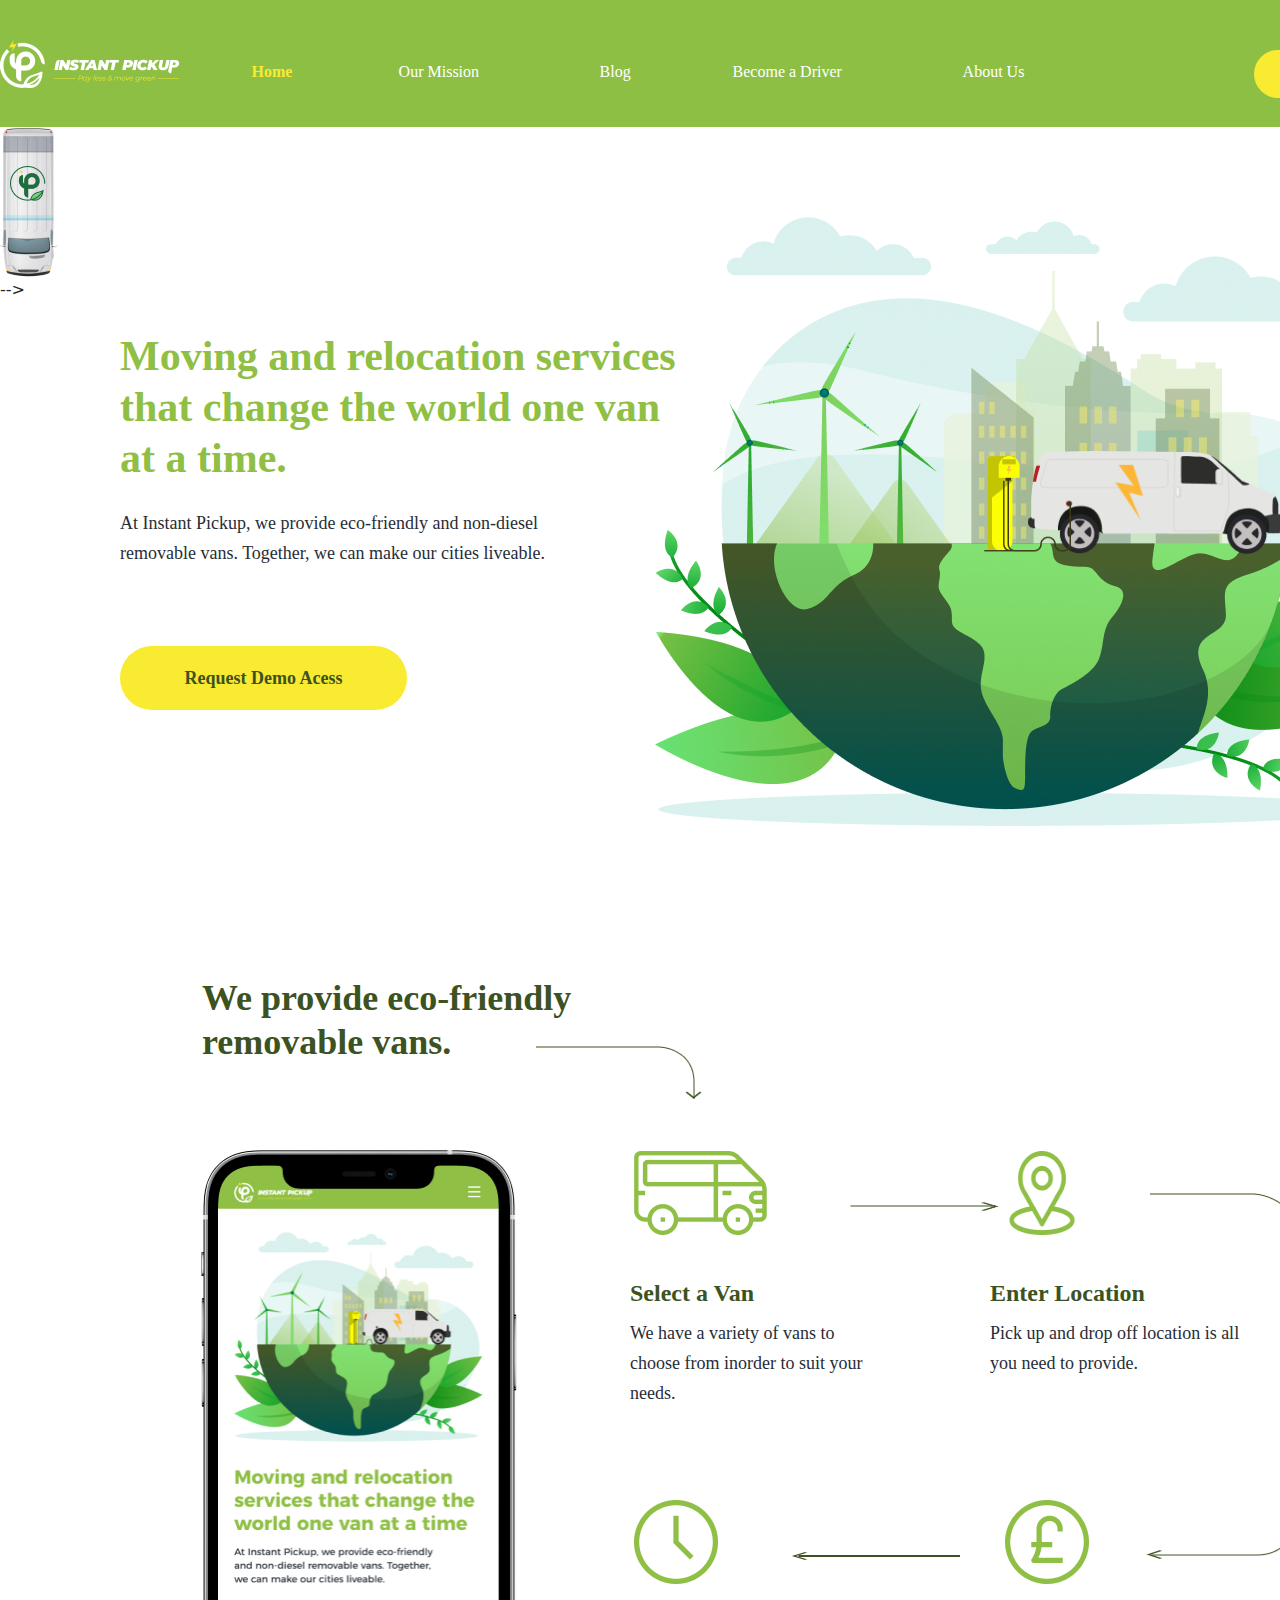
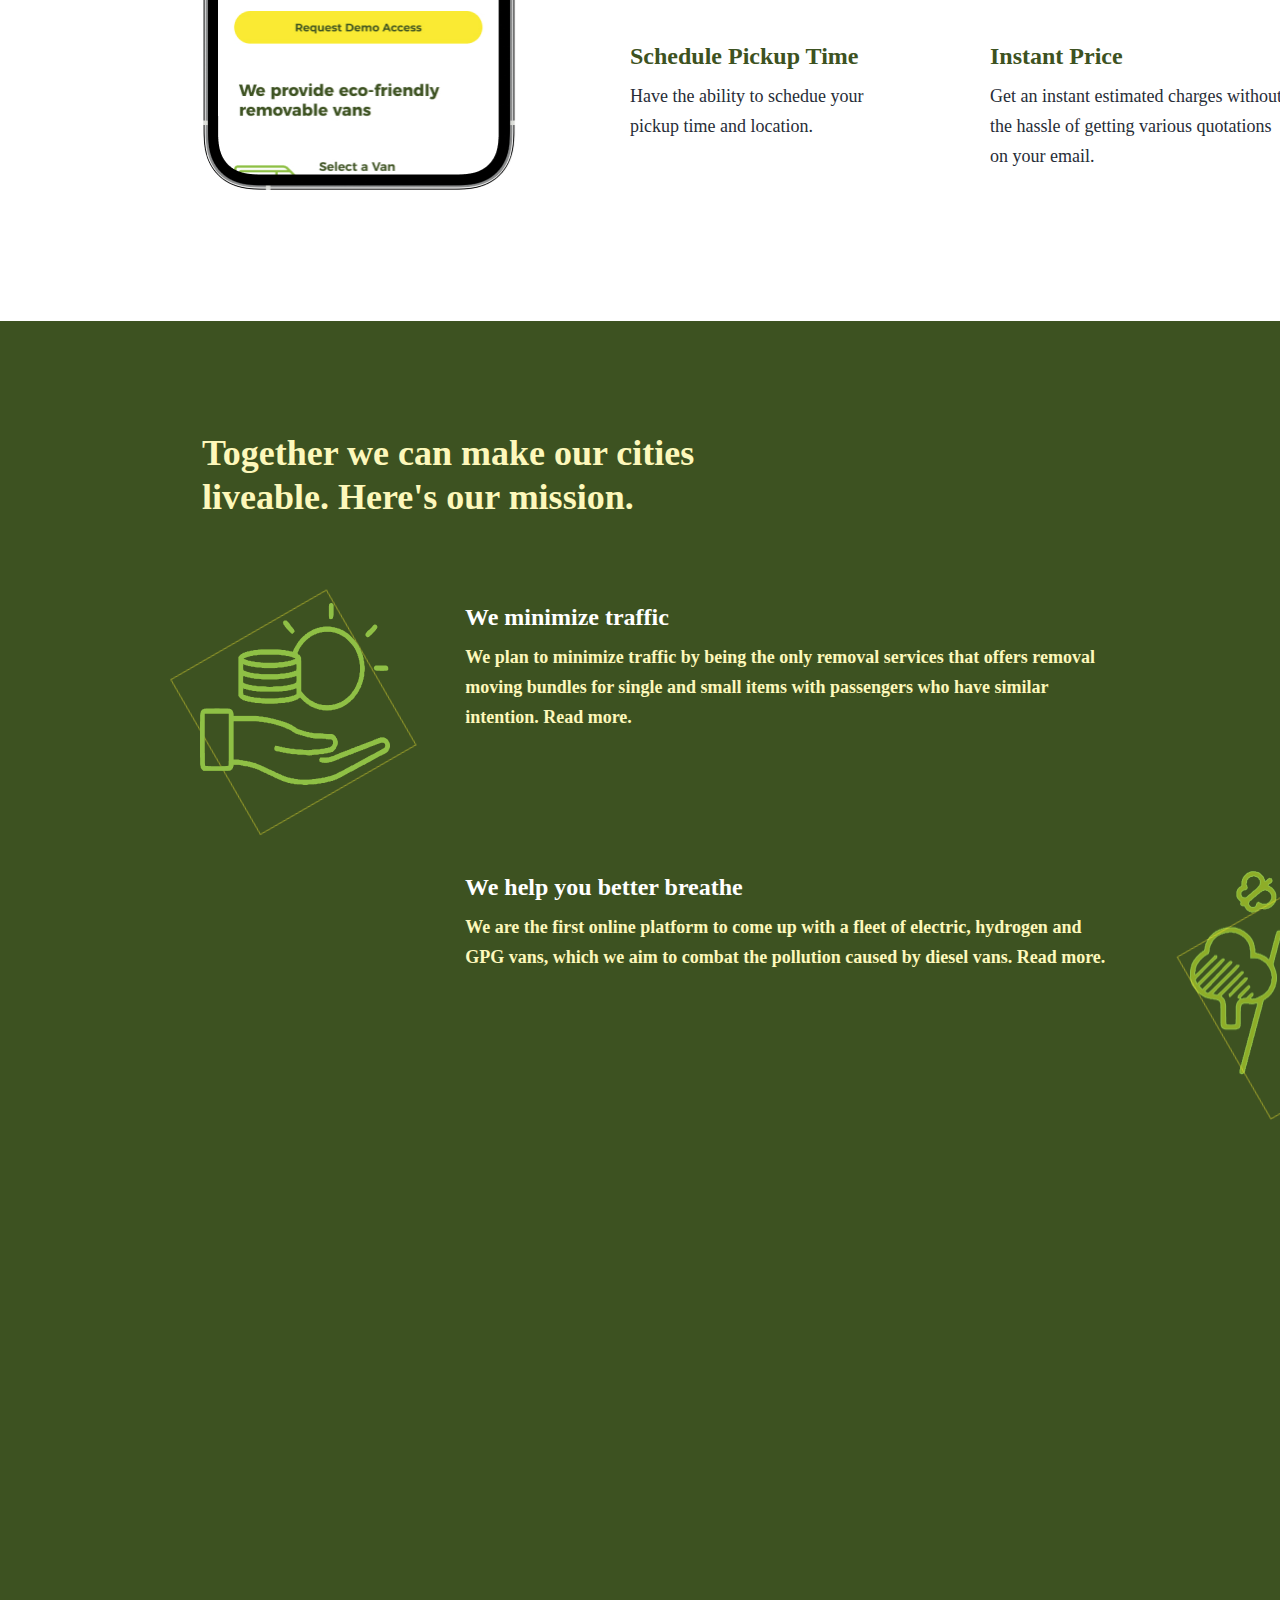
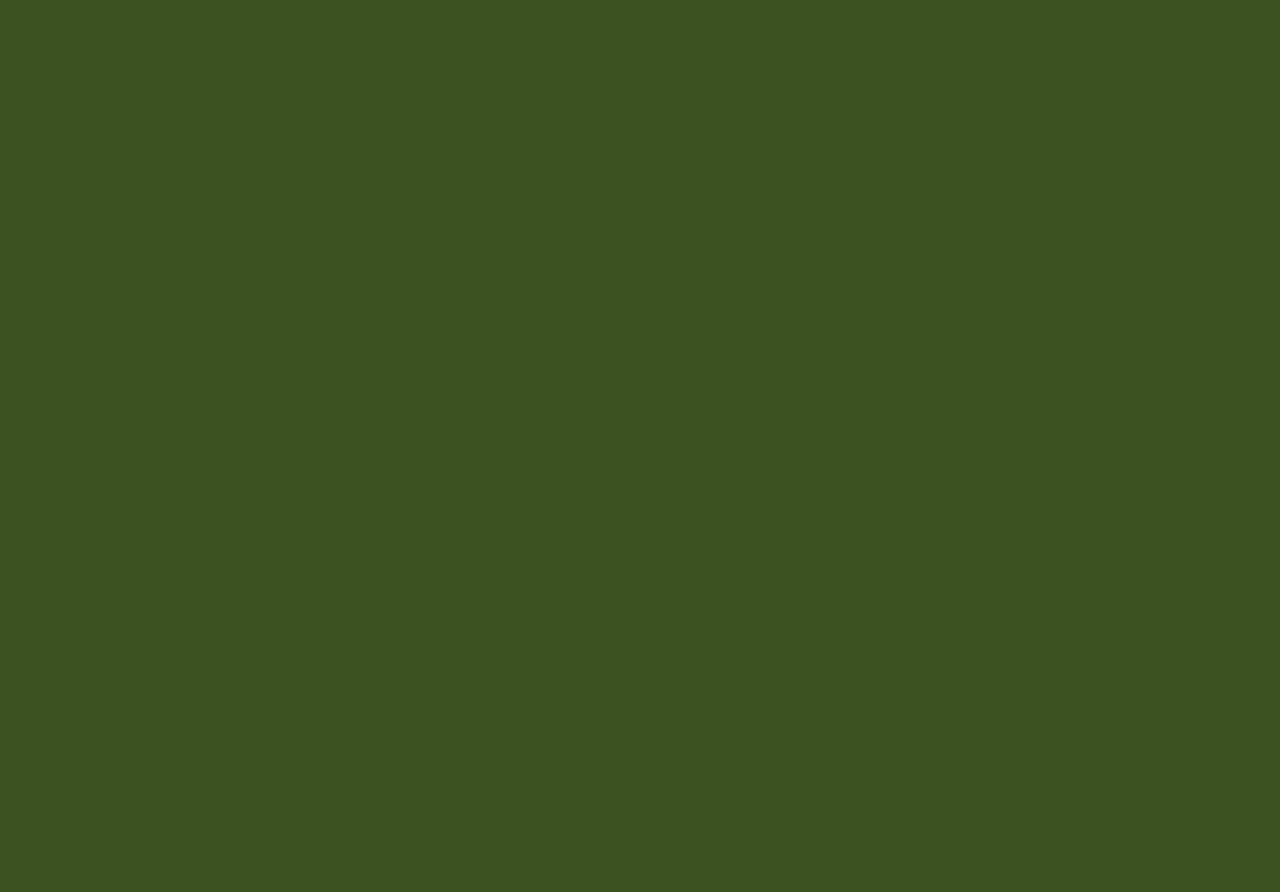
==== index.html @ 0cd5777a "first commit" ====
<!DOCTYPE html>
<!DOCTYPE html>
<html lang="en">
<head>
    <meta charset="UTF-8">
    <meta http-equiv="X-UA-Compatible" content="IE=edge">
    <meta name="viewport" content="width=device-width, initial-scale=1.0">
    <title>InstantPickUp</title>
</head>
<link rel="stylesheet" href="css/bootstrap-5.1.1-dist/bootstrap-5.1.1-dist/css/bootstrap-grid.min.css">
<link rel="stylesheet" href="css/bootstrap-5.1.1-dist/bootstrap-5.1.1-dist/css/bootstrap.min.css">
<link rel="stylesheet" href="css/main.css">
<body>
    <div class="container-fluid"></div>
    <nav class="navbar navbar-expand-xl">
        
            <a class="navbar-brand" href="#">
                <img class="logo"src="images/Logo Horizontal PNG White 1.png" alt="">
            </a>
            <button class="navbar-toggler" type="button" data-bs-toggle="collapse" data-bs-target="#navbarSupportedContent" aria-controls="navbarSupportedContent" aria-expanded="false" aria-label="Toggle navigation">
              <span class="navbar-toggler-icon"></span>
            </button>
              

            
          <div class="collapse navbar-collapse" id="navbarNav">
              
            <ul class="navbar-nav">
              <li class="nav-item">
                <a class="nav-link home"href="#">Home</a>
              </li>
              <li class="nav-item">
                <a class="nav-link ourmission" href="#">Our Mission</a>
              </li>

              <li class="nav-item">
                <a class="nav-link blog" href="#">Blog</a>
              </li>
              <li class="nav-item">
                <a class="nav-link becomedriver" href="#">Become a Driver</a>
              </li>
              <li class="nav-item">
                <a class="nav-link about" href="#">About Us</a>
              </li>
            </ul>
            <button type="button" class="btn demo" data-bs-toggle="modal" data-bs-target="#getDemoModal">
                Get Demo
              </button>

          </div>
          
       
    
      </nav>
      
          <img class="van" src="images/van.png" alt="">
         
        
           
            <div class="section-1">
              <h1 class="intro">
                Moving and relocation services that change the world one van at a time.
              </h1>
              <p class="atInstantPickup">
                At Instant Pickup, we provide eco-friendly and non-diesel removable vans. Together, we can make our cities liveable.
              </p>
               
            <button type="button" class="btn demoAccess " data-bs-toggle="modal" data-bs-target="#getDemoModal">
              Request Demo Acess
            </button>
        
            
          </div>
          <div>
            <img class="ecology" src="images/Ecology 1.png" alt="">
            <img class="van1" src="images/Van-1.png" alt="">
            <img class="charger" src="images/Charger.png" alt="">
          </div>
          <div class="section-2">
            <h1 class="weProvide">
              We provide eco-friendly removable vans.
            </h1>
            <img class="curve" src="images/Vector 1.png" alt="">
            <img class="arrow" src="images/Vector 5.png" alt="">
            <img class="phone" src="images/iPhone 12 Pro.png" alt="">
            <img class="smallVan" src="images/Vansmall.png" alt="">
            <img class="arrow-1" src="images/Vector 6.png" alt="">
            <img class="line-1" src="images/Vector 2.png" alt="">
            <h2 class="selectVan" >
              Select a Van
            </h2>
            <p class="paragraph-1" >
              We have a variety of vans to choose from inorder to suit your needs.
            </p>
            <img class="pound" src="images/pound-sterling.png" alt="">
            <img class="line-3" src="images/Vector 8.png" alt="">
            <img class="arrow-3" src="images/Vector 4.png" alt="">
            <h2 class="instantPrice">
              Instant Price
            </h2>
            <p class="paragraph-4">
              Get an instant estimated charges without the hassle of getting various quotations on your email.
            </p>
            <img class="pin" src="images/location.png" alt="">
            <img class="line-2" src="images/Vector 3.png" alt="">
            <img class="arrow-2" src="images/Vector 7.png" alt="">
            <h2 class="enterLocation">
              Enter Location
            </h2>
            <p class="paragraph-2" >
              Pick up and drop off location is all you need to provide.
            </p>
            <img class="clock" src="images/clock 1.png" alt="">
            <h2 class="schedulePickupTime">
              Schedule Pickup Time
            </h2>
            <p class="paragraph-3" >
              Have the ability to schedue your pickup time and location.
            </p>
          </div>
          <div class="green-section">
            <p class="ourMission">
              Together we can make our cities liveable. Here's our mission.
            </p>
            <div class="minimizeTraffic">
            <img class="rectangle16" src="images/Rectangle 16.png" alt="">
            <img class="hands" src="images/hands.png" alt="">
            <h1>
              We minimize traffic
            </h1>
            <p>
              We plan to minimize traffic by being the only removal services that offers removal moving bundles for single and small items with passengers who have similar intention. 
              <span class="readMore">
                Read more.
              </span> 

            </p>
          </div>
          <div class="betterBreath">
            <h1>
              We help you better breathe
            </h1>
            <p>
              We are the first online platform to come up with a fleet of electric, hydrogen and GPG vans, which we aim to combat the pollution caused by diesel vans.
              Read more.
            </p>
            <img class="trace3" src="images/3 (Traced).png" alt="">
            <img class="rectangle26" src="images/Rectangle 26.png" alt="">
          </div>

          </div>



      

          <!-- MODAL -->
          <div class="modal fade demoPage" id="getDemoModal" tabindex="-1" aria-labelledby="exampleModalLabel" aria-hidden="true">
            <div class="modal-dialog modal-fullscreen ">
              <div class="modal-content">
                
                    <nav class="navbar navbar-expand-xl">
        
                        <a class="navbar-brand" href="#">
                            <img class="logo"src="images/Logo Horizontal PNG White 1.png" alt="">
                        </a>
                        <butto-n class="navbar-toggler" type="button" data-bs-toggle="collapse" data-bs-target="#navbarSupportedContent" aria-controls="navbarSupportedContent" aria-expanded="false" aria-label="Toggle navigation">
                          <span class="navbar-toggler-icon"></span>
                        </button>
                          
            
                        
                      <div class="collapse navbar-collapse" id="navbarNav">
                          
                        <ul class="navbar-nav">
                          <li class="nav-item">
                            <a class="nav-link home"href="#">Home</a>
                          </li>
                          <li class="nav-item">
                            <a class="nav-link ourmission" href="#">Our Mission</a>
                          </li>
            
                          <li class="nav-item">
                            <a class="nav-link blog" href="#">Blog</a>
                          </li>
                          <li class="nav-item">
                            <a class="nav-link becomedriver" href="#">Become a Driver</a>
                          </li>
                          <li class="nav-item">
                            <a class="nav-link about" href="#">About Us</a>
                          </li>
                        </ul>
                        <button type="button" class="btn demo" data-bs-toggle="modal" data-bs-target="#getDemoModal">
                            Get Demo
                          </button>
            
                      </div>
                     
                  </nav>
                 
                <!-- </div> -->
                 <div class="modal-body">
                 
                     <div class="row">
                         <div class="col">
                             <img class="mailSentBro" src="images/Mail sent-bro.png" alt="">

                         </div>
                         

                                 </div>
                             </div>
                         </div>
                     
                 
                </div>
                <div class="modal-footer">
                  <!-- <button type="button" class="btn btn-secondary" data-bs-dismiss="modal">Close</button>
                  <button type="button" class="btn btn-primary">Save changes</button> -->
                </div>
              </div>
            </div>
          </div>
        </div> -->

      <script src="https://code.jquery.com/jquery-3.6.0.min.js" integrity="sha256-/xUj+3OJU5yExlq6GSYGSHk7tPXikynS7ogEvDej/m4=" crossorigin="anonymous"></script>
    <script src="css/bootstrap-5.1.1-dist/bootstrap-5.1.1-dist/js/bootstrap.min.js"></script>
</body>
</html>
---- css/main.css ----
.navbar{
    position: relative;
    width: 1500px;
    height: 127px;
    left: 0px;
    top: 0px;
    background: #8DBF44;
    
}
 .logo{
    position: static;
    width: 179.6px;
    height: 48px;
    left: 120px;
    top: 50px;
    
    
}
 .nav-item{
    position: static;
    font-family: Montserrat;
    font-style: normal;
    font-size: 16px;
    line-height: 20px; 
    flex: none;
    flex-grow: 0;
    margin: 0px 48px;
    height: 20px;

} 
.home{
    
    width: 51px;
    
    left: 0px;
    top: 0px;
    font-weight: bold;
    color: #F9EA32;
    order: 0;
    
}
.ourmission{
   
    width: 105px;
    
    left: 99px;
    top: 0px;
    font-weight: normal;
    color: #ffffff;
    order: 1;

}
.blog{
width: 37px;

left: 244px;
font-weight: normal;
order: 2;
color: #ffffff;

}
.becomedriver{
   width: 134px;
   left: 329px;
   color: #ffffff;
   order: 3;
}
.about{
    width: 80px;
    left: 511px;
    top: 0px;
    order: 4;
    color: #ffffff;
    font-weight: normal;
}
.demo{
    display: flex;
    flex-direction: row;
    justify-content: center;
    align-items: center;
    padding: 9px 42px;
    position: absolute;
    width: 166px;
    height: 48px;
    left: 1214px;
    top: 50px;
    background: #F9EA32;
    border-radius: 32px;
    text-align: center;
    color: #3D5221;
    font-style: normal;
    font-weight: bold;
    font-size: 16px;
    line-height: 30px;
    margin: 0px 40px;
} 
/* .van{
    position: absolute;
    width: 151px;
    height: 59px;
    left: 34px;
    top: 482px;
    background: url(images/van.png); 
    transform: rotate(-90deg);
} */

.demoPage{
    position: relative;
    height: 896px;
    width: 1500px;
    
    border-radius: 0px;
    background: #ffffff;

}
.mailSentBro{
    position: absolute;
    width: 628px;
    height: 628px;
    left: 94px;
    top: 198px;
}
.intro{
position: absolute;  
height: 153px;
width: 569px;
left: 120px;
top: 331px;
font-family: Montserrat;
font-size: 42px;
font-style: normal;
font-weight: 700;
line-height: 51px;
letter-spacing: 0em;
text-align: left;
color: #8FC045;


}
.atInstantPickup{
position: absolute;
height: 90px;
width: 467px;
left: 120px;
top: 508px;
font-family: Montserrat;
font-size: 18px;
font-style: normal;
font-weight: 400;
line-height: 30px;
letter-spacing: 0em;
text-align: left;
color: #272D37;


}
.demoAccess{
position: absolute;
height: 64px;
width: 287px;
left: 120px;
top: 646px;
border-radius: 32px;
padding: 17px, 38px, 17px, 38px;
background: #F9EA32;
display: flex;
flex-direction: row;
justify-content: center;
align-items: center;
font-family: Montserrat;
font-size: 18px;
font-style: normal;
font-weight: 700;
line-height: 30px;
letter-spacing: 0em;
text-align: center;
color: #3D5221;


}

.ecology{
height: 609.8587036132812px;
width: 725px;
left: 655px;
top: 216px;
border-radius: 0px;
position: absolute;
}
.van1{
height: 103.69170627880158px;
width: 256.53609346296435px;
left: 1027.5361328125px;
top: 450.69189453125px;
border-radius: 0px;
position: absolute;
right: -2.87%;
bottom: 87.97%;
transform: rotate(-360deg);

}
.charger{
 height: 96.35249959724388px;
width: 86.68894403551894px;
left: 983.98974609375px;
top: 455.692894px;
border-radius: 0px;
position: absolute;
bottom: 88.11%;
transform: rotate(-360deg);
}
.weProvide{
height: 88px;
width: 510px;
left: 202px;
top: 976px;
border-radius: nullpx;
font-family: Montserrat;
font-size: 36px;
font-style: normal;
font-weight: 700;
line-height: 44px;
letter-spacing: 0em;
text-align: left;
color: #3D5221;
position: absolute;
}
.curve{
height: 53px;
width: 159px;
left: 536px;
top: 1046px;
border-radius: 0px;
position: absolute;
}
.arrow{
height: 8.5px;
width: 17px;
left: 684.5px;
top: 1090.5px;
border-radius: 0px;
position: absolute;
}
.phone{
height: 640px;
width: 316.5193786621094px;
border-radius: 0px;
background: rgba(0, 0, 0, 0.0001);
position: absolute;
top: 1150px;
left: 200.5px;
}
.smallVan{
height: 84px;
width: 132.64141845703125px;
left: 634.0625px;
top: 1151px;
border-radius: 0px;
position: absolute;
}
.line-1{
height: 2px;
width: 145.5px;
left: 850.0625px;
top: 1205px;
border-radius: 0px;
position: absolute;
}
.arrow-1{
height: 8.5px;
width: 17px;
left: 980.5px;
top: 1202px;
border-radius: 0px;
position: absolute; 
}
.pound{
height: 84.00016784667969px;
width: 84.00016784667969px;
left: 1005.09px;
top: 1500px;
border-radius: 0px;
position: absolute;
}
.line-3{
height: 8.5px;
width: 17px;
left: 790.5px;
top: 1551.5px;
border-radius: 0px;
position: absolute;
}
.arrow-3{
height: 2px; 
width: 162.5px;
left: 797.5px;
top: 1554.5px;
border-radius: 0px;
position: absolute;  
}
.pin{
height: 84px;
width: 73.828125px;
left: 1005.0859375px;
top: 1151px;
border-radius: 0px;
position: absolute;
}
.line-2{
height: 363px;
width: 148px;
left: 1150px;
top: 1193px;
border-radius: 0px;
position: absolute;
}
.arrow-2{
height: 8.5px;
width: 17px;
left: 1145.5px;
top: 1550px;
border-radius: 0px;
position: absolute;  
}
.clock{
height: 84px;
width: 84px;
left: 634.0625px;
top: 1500px;
border-radius: 0px;
position: absolute;
}
h2.selectVan, 
h2.instantPrice,
h2.schedulePickupTime, 
h2.enterLocation{
font-family: Montserrat;
font-size: 24px;
font-style: normal;
font-weight: 600;
line-height: 30px;
letter-spacing: 0em;
text-align: left;
color: rgba(61, 82, 33, 1);
position: absolute;
height: 30px;
width: 257px;
}
p.paragraph-1,
p.paragraph-2,
p.paragraph-3,
p.paragraph-4{
font-family: Montserrat;
font-size: 18px;
font-style: normal;
font-weight: 400;
line-height: 30px;
letter-spacing: 0em;
text-align: left;
color: rgba(39, 45, 55, 1);
position: absolute;
}
.selectVan{
left: 630px;
top: 1278px;
}
.paragraph-1{
height: 90px;
width: 257px;
left: 630px;
top: 1318px;
}
.enterLocation{
left: 990px;
top: 1278px;
}
.paragraph-2{
height: 90px;
width: 257px;
left: 990px;
top: 1318px;
}
.schedulePickupTime{
left: 630px;
top: 1641px;
}
.paragraph-3{
height: 90px;
width: 257px;
left: 630px;
top: 1681px;
}
.instantPrice{
left: 990px;
top: 1641px;
border-radius: nullpx;
}
.paragraph-4{
height: 90px;
width: 303px;
left: 990px;
top: 1681px;
}
.green-section{
height: 2171px;
width: 1500px;
left: 0px;
top: 1921px;
border-radius: 0px;
background: rgba(61, 82, 33, 1);
position: absolute;

}

.ourMission{
height: 141px;
width: 510px;
left: 202px;
top: 110px;
font-family: Montserrat;
font-size: 36px;
font-style: normal;
font-weight: 700;
line-height: 44px;
letter-spacing: 0em;
text-align: left;
color: rgba(253, 248, 187, 1);
position: absolute;
}
.hands{
height: 182px;
width: 190px;
left: 200px;
top: 282.1849517822266px;
border-radius: 0px;
color: rgba(142, 173, 40, 1);
/* border: 1px solid rgba(143, 192, 69, 1) ; */
position: absolute;
box-sizing: border-box;

}
.rectangle16{
height: 220.99999730300323px;
width: 220.99999730300323px;
left: 183px;
top: 280.9998779296875px;
border-radius: 0px;
/* border: 1px solid rgba(249, 234, 50, 1); */
position: absolute;
box-sizing: border-box;
transform: rotate(-15deg);
}
.minimizeTraffic h1{
height: 30px;
width: 256.5289611816406px;
left: 465px;
top: 280.9998779296875px;
position: absolute;
color: rgba(255, 255, 255, 1);
font-family: Montserrat;
font-size: 24px;
font-style: normal;
font-weight: 700;
line-height: 30px;
letter-spacing: 0em;
text-align: left;
}
.minimizeTraffic p{
font-family: Montserrat;
font-size: 18px;
font-style: normal;
font-weight: 700;
line-height: 30px;
letter-spacing: 0em;
text-align: left;
height: 90px;
width: 642.8196411132812px;
left: 465.1806640625px;
top: 320.9998779296875px;
position: absolute;
color: #FDF8BB;
}
.betterBreath h1{
height: 30px;
width: 352.5289611816406px;
left: 465px;
top: 550.9998779296875px;
position: absolute;
color: rgba(255, 255, 255, 1);
font-family: Montserrat;
font-size: 24px;
font-style: normal;
font-weight: 700;
line-height: 30px;
letter-spacing: 0em;
text-align: left;
}
.betterBreath p{
font-family: Montserrat;
font-size: 18px;
font-style: normal;
font-weight: 700;
line-height: 30px;
letter-spacing: 0em;
text-align: left;
height: 90px;
width: 644.8196411132812px;
left: 465.1806640625px;
top: 590.9998779296875px;
position: absolute;
color: #FDF8BB;
}
.trace3{
height: 204px;
width: 219px;
left: 1190px;
top: 550.1849517822266px;
border-radius: 0px;
color: rgba(142, 173, 40, 1);
position: absolute;
box-sizing: border-box;
}
.rectangle26{
height: 230.99999730300323px;
width: 230.99999730300323px;
left: 1190px;
top: 554.9488677978516px;
border-radius: 0px;
position: absolute;
box-sizing: border-box;
transform: rotate(-15deg);
}
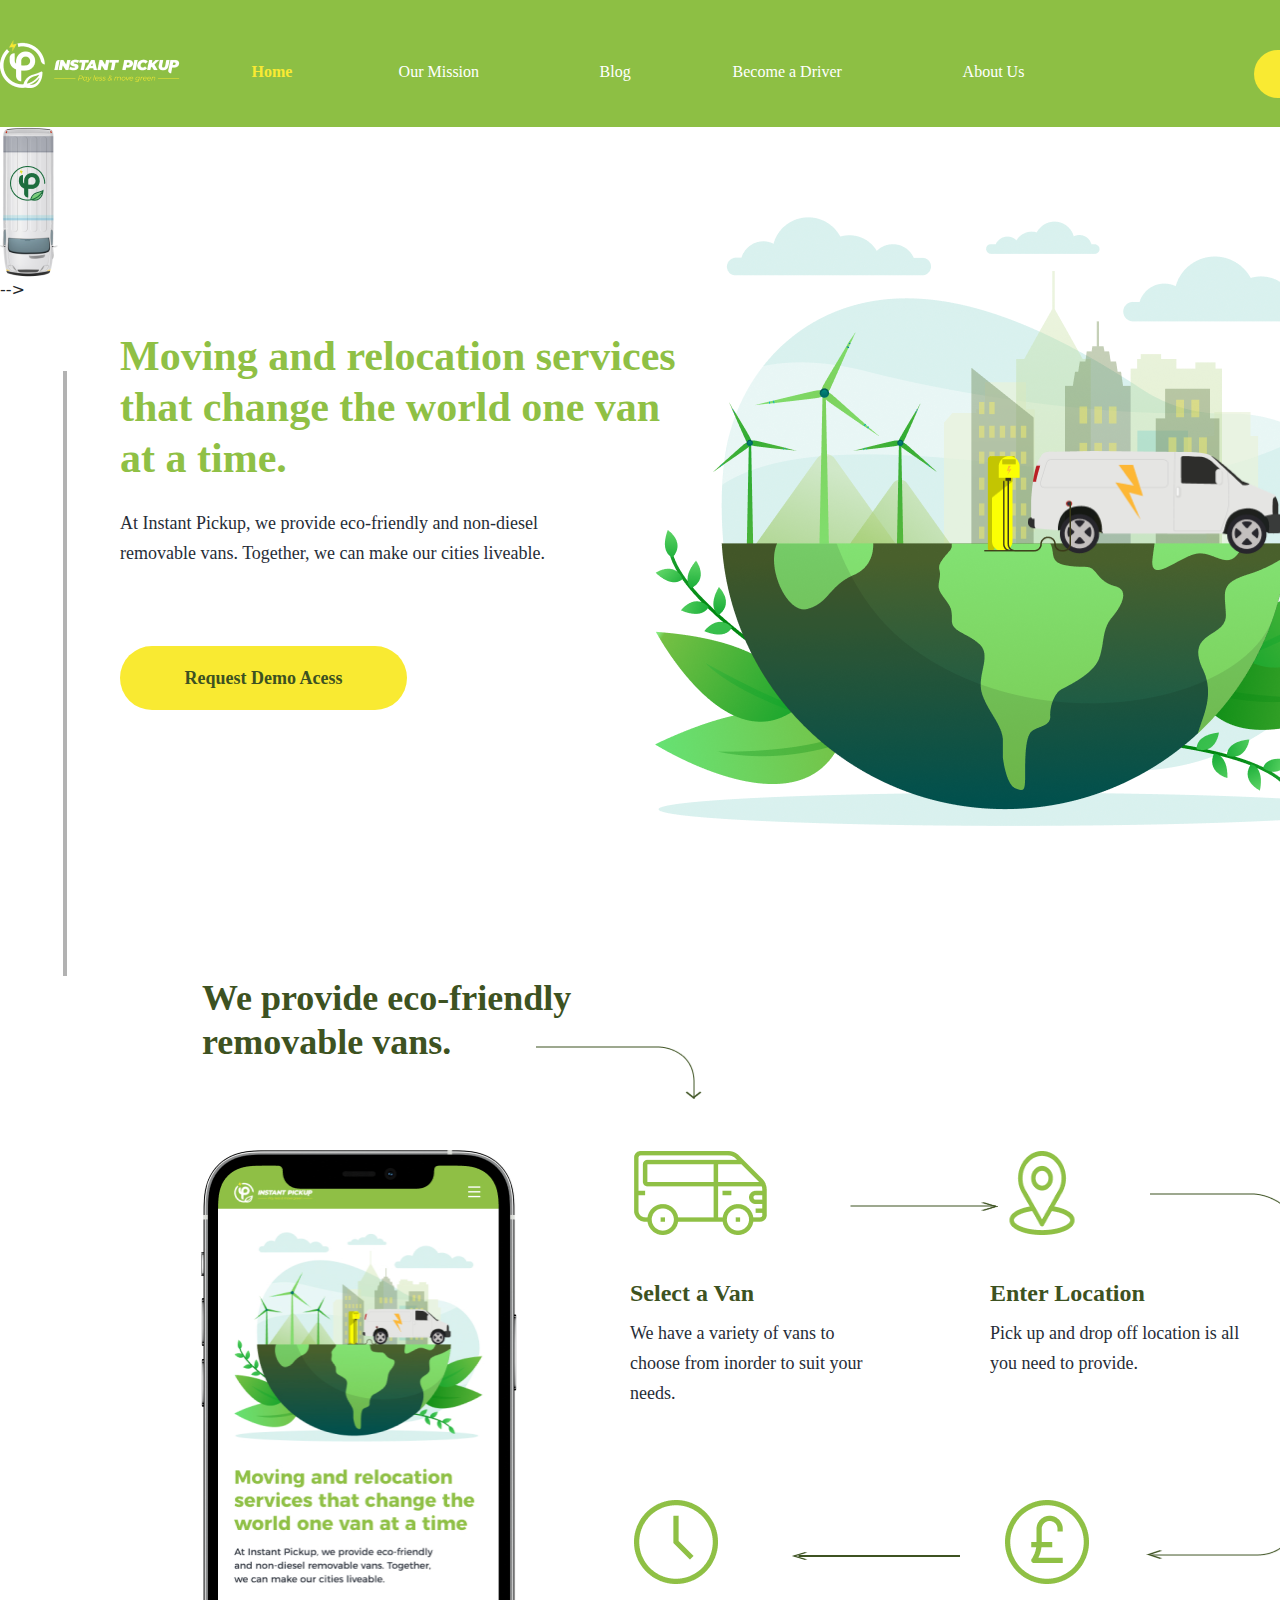
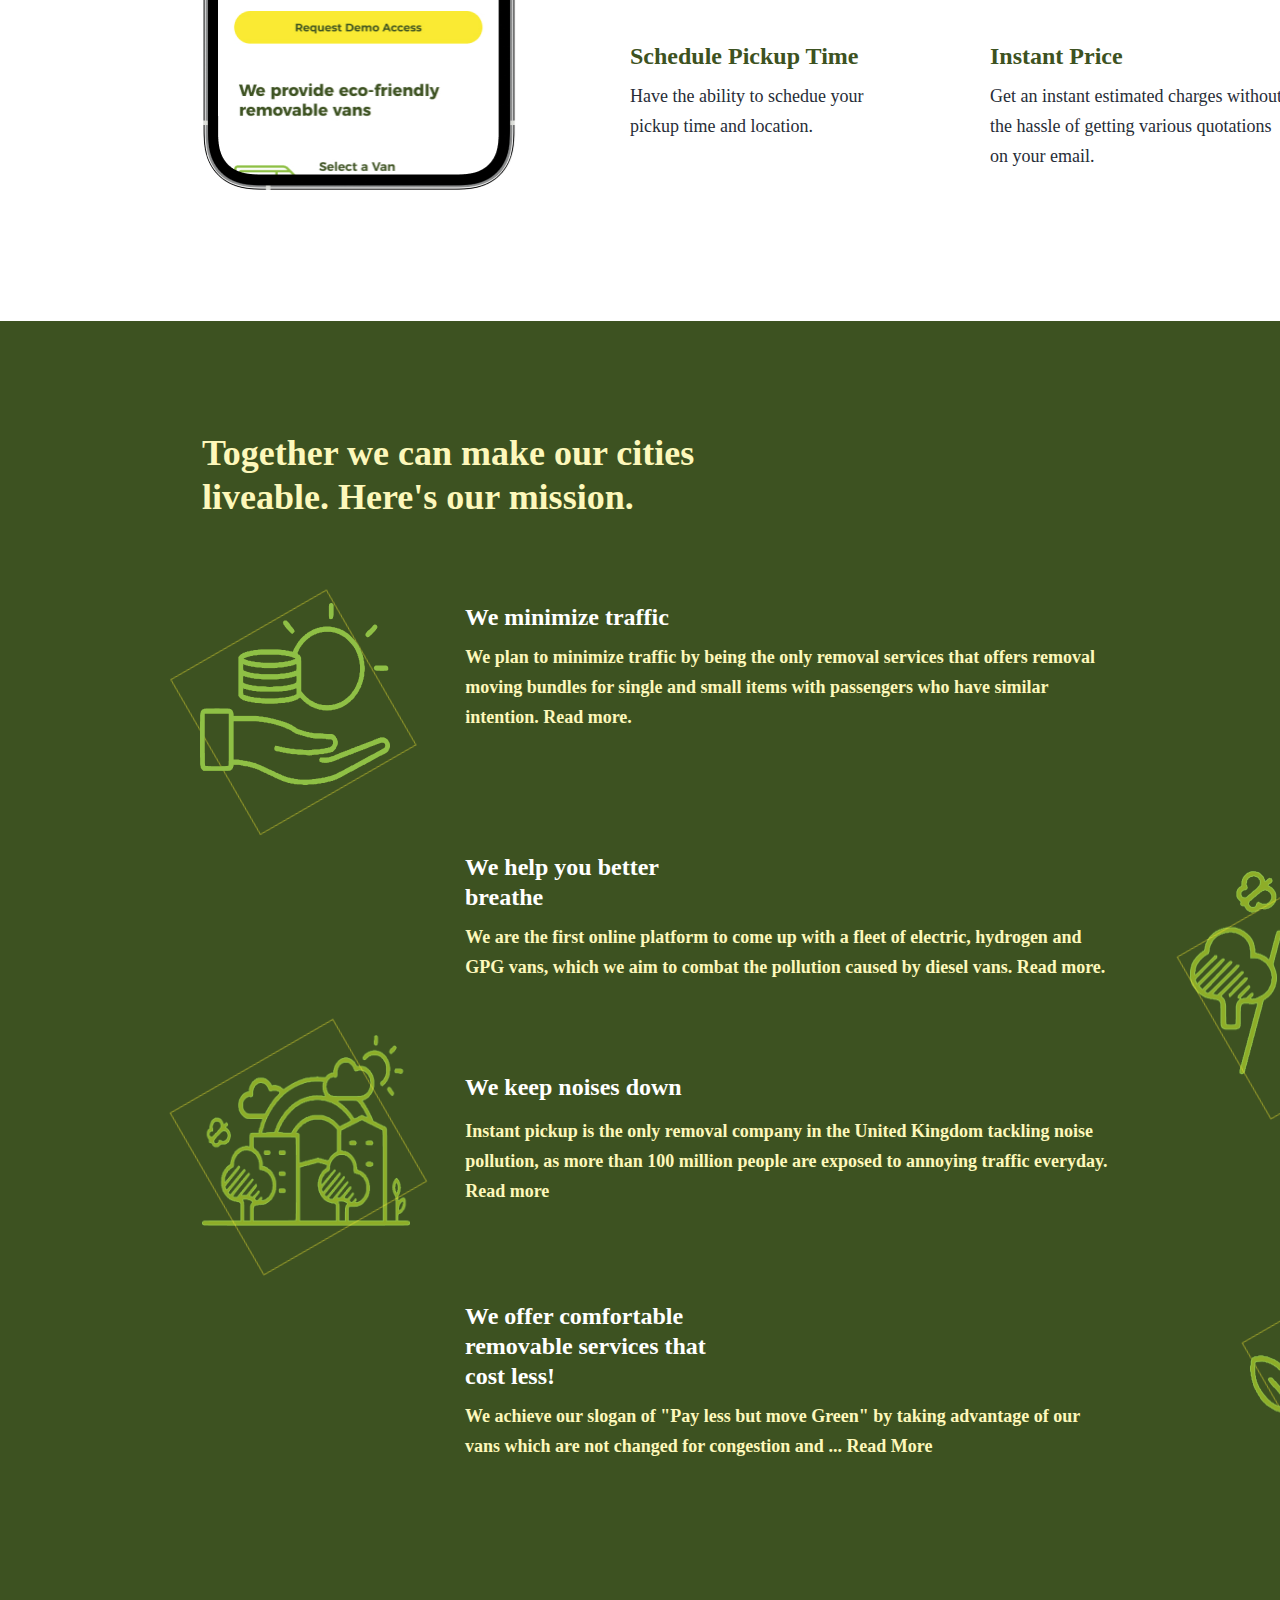
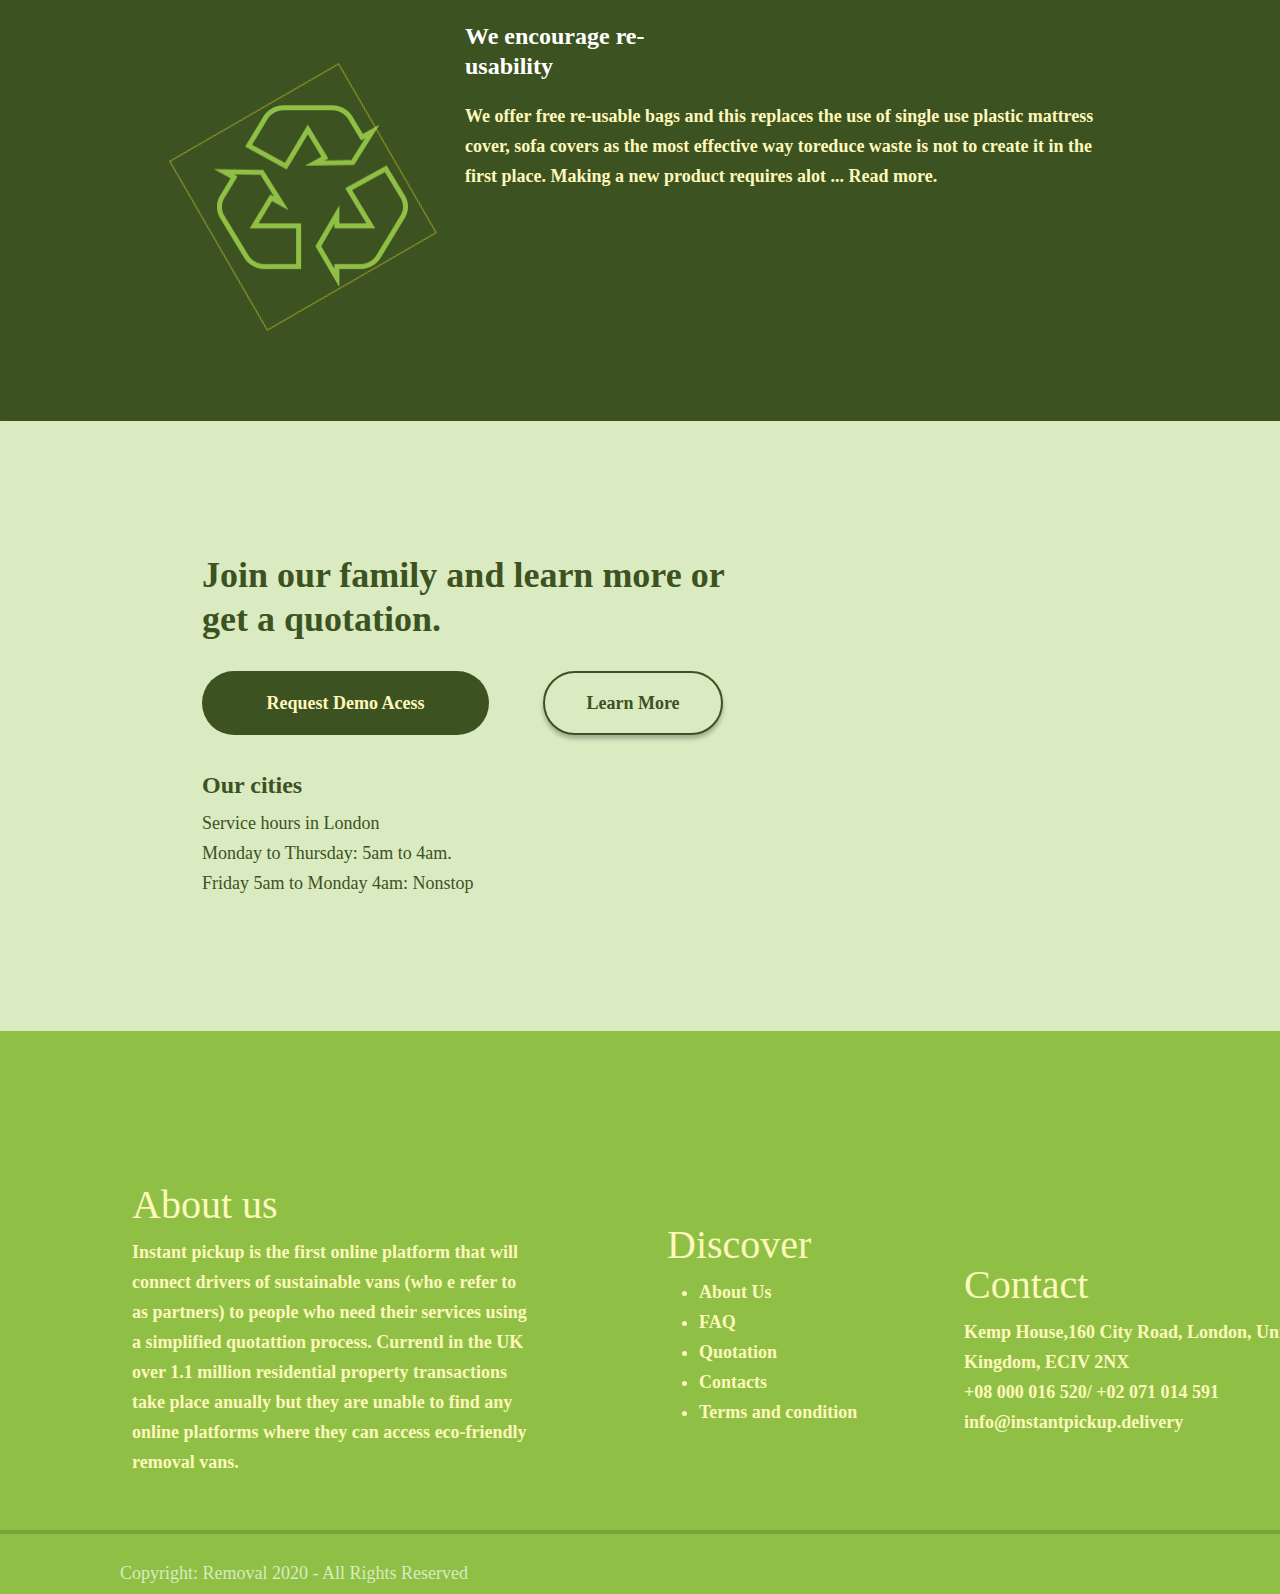
==== commit 359b5b87: "add styling" ====
--- a/index.html
+++ b/index.html
@@ -52,7 +52,7 @@
        
     
       </nav>
-      
+          <img class="vector53" src="images/Vector 53.png" alt="">
           <img class="van" src="images/van.png" alt="">
          
         
@@ -147,7 +147,99 @@
             <img class="trace3" src="images/3 (Traced).png" alt="">
             <img class="rectangle26" src="images/Rectangle 26.png" alt="">
           </div>
-
+          <div class="noiseDown">
+            <h1>
+              We keep noises down
+            </h1>
+            <p>
+              Instant pickup is the only removal company in the United Kingdom tackling noise pollution, as more than 100 million people are exposed to annoying traffic everyday.
+              Read more
+            </p>
+            <img class="trace2" src="images/2 (Traced).png" alt="">
+            <img class="rectangle24" src="images/Rectangle 24.png" alt="">
+          </div>
+          <div class="removalServices">
+            <h1>
+              We offer comfortable removable services that cost less!
+            </h1>
+            <p>
+              We achieve our slogan of "Pay less but move Green" by taking advantage of our vans which are not changed for congestion and ...
+              Read More
+            </p>
+            <img class="rectangle27" src="images/Rectangle 27.png" alt="">
+            <img class="trace5" src="images/5 1 (Traced).png" alt="">
+            <img class="poundTrace" src="images/£ (Traced).png" alt="">
+          </div>
+          <div class="encourageReusability">
+            <h1>
+              We encourage re-usability
+            </h1>
+            <p>
+              We offer free re-usable bags and this replaces the use of single use plastic mattress cover, sofa covers as the most effective way toreduce waste is not to create it in the first place. Making a new product requires alot ... Read more.
+            </p>
+            <img class="recycleImage" src="images/Vector (8).png" alt="">
+            <img class="rectangle25" src="images/Rectangle 25.png" alt="">
+            
+          </div>
+          </div>
+          <div class="whiteSection">
+            <h1>
+              Join our family and learn more or get a quotation.
+            </h1>
+            <button type="button" class="btn demoAccess2 " data-bs-toggle="modal" data-bs-target="#getDemoModal">
+              Request Demo Acess
+            </button>
+            <button type="button" class="btn learnMore ">
+              Learn More
+            </button>
+            <div class="ourCities">
+            <h2>
+              Our cities
+            </h2>
+            <p>
+              Service hours in London <br>
+              Monday to Thursday: 5am to 4am. <br>
+              Friday 5am to Monday 4am: Nonstop
+            </p>
+          </div>
+          </div>
+          <div class="container-fluid lastSection">
+            <div class="row details">
+              <div class="col aboutUs">
+                <h1>About us</h1>
+                <p>
+                  Instant pickup is the first online platform that will connect drivers of sustainable vans (who e refer to as partners) to people who need their services using a simplified quotattion process. Currentl in the UK over 1.1 million residential property transactions take place anually but they are unable to find any online platforms where they can access eco-friendly removal vans.
+
+
+                </p>
+              </div>
+              <div class="col discover">
+                <h1>
+                  Discover
+                </h1>
+                <ul>
+                  <li>About Us</li>
+                  <li>FAQ</li>
+                  <li>Quotation</li>
+                  <li>Contacts</li>
+                  <li>Terms and condition</li>
+                </ul>
+              </div>
+              <div class="col contacts">
+                <h1>
+                  Contact
+                </h1>
+                <p>
+                  Kemp House,160 City Road, London, United Kingdom, ECIV 2NX <br>
+                  +08 000 016 520/ +02 071 014 591 <br>
+                  info@instantpickup.delivery
+                </p>
+              </div>
+            </div>
+            
+          </div>
+          <div class=" container-fluid copyright">
+           <p>Copyright: Removal 2020 - All Rights Reserved</p> 
           </div>
 
 
--- a/css/main.css
+++ b/css/main.css
@@ -30,9 +30,7 @@
 
 } 
 .home{
-    
     width: 51px;
-    
     left: 0px;
     top: 0px;
     font-weight: bold;
@@ -41,23 +39,20 @@
     
 }
 .ourmission{
-   
-    width: 105px;
-    
-    left: 99px;
-    top: 0px;
+     width: 105px;
+     left: 99px;
+     top: 0px;
+     font-weight: normal;
+     color: #ffffff;
+     order: 1;
+
+}
+.blog{
+    width: 37px;
+    left: 244px;
     font-weight: normal;
+    order: 2;
     color: #ffffff;
-    order: 1;
-
-}
-.blog{
-width: 37px;
-
-left: 244px;
-font-weight: normal;
-order: 2;
-color: #ffffff;
 
 }
 .becomedriver{
@@ -95,21 +90,10 @@
     line-height: 30px;
     margin: 0px 40px;
 } 
-/* .van{
-    position: absolute;
-    width: 151px;
-    height: 59px;
-    left: 34px;
-    top: 482px;
-    background: url(images/van.png); 
-    transform: rotate(-90deg);
-} */
-
 .demoPage{
     position: relative;
     height: 896px;
     width: 1500px;
-    
     border-radius: 0px;
     background: #ffffff;
 
@@ -308,226 +292,481 @@
 position: absolute;
 }
 .line-2{
-height: 363px;
-width: 148px;
-left: 1150px;
-top: 1193px;
-border-radius: 0px;
-position: absolute;
+    height: 363px;
+    width: 148px;
+    left: 1150px;
+    top: 1193px;
+    border-radius: 0px;
+    position: absolute;
 }
 .arrow-2{
-height: 8.5px;
-width: 17px;
-left: 1145.5px;
-top: 1550px;
-border-radius: 0px;
-position: absolute;  
+    height: 8.5px;
+    width: 17px;
+    left: 1145.5px;
+    top: 1550px;
+    border-radius: 0px;
+    position: absolute;  
 }
 .clock{
-height: 84px;
-width: 84px;
-left: 634.0625px;
-top: 1500px;
-border-radius: 0px;
-position: absolute;
+    height: 84px;
+    width: 84px;
+    left: 634.0625px;
+    top: 1500px;
+    border-radius: 0px;
+    position: absolute;
 }
 h2.selectVan, 
 h2.instantPrice,
 h2.schedulePickupTime, 
 h2.enterLocation{
-font-family: Montserrat;
-font-size: 24px;
-font-style: normal;
-font-weight: 600;
-line-height: 30px;
-letter-spacing: 0em;
-text-align: left;
-color: rgba(61, 82, 33, 1);
-position: absolute;
-height: 30px;
-width: 257px;
+    font-family: Montserrat;
+    font-size: 24px;
+    font-style: normal;
+    font-weight: 600;
+    line-height: 30px;
+    letter-spacing: 0em;
+    text-align: left;
+    color: rgba(61, 82, 33, 1);
+    position: absolute;
+    height: 30px;
+    width: 257px;
 }
 p.paragraph-1,
 p.paragraph-2,
 p.paragraph-3,
 p.paragraph-4{
-font-family: Montserrat;
-font-size: 18px;
-font-style: normal;
-font-weight: 400;
-line-height: 30px;
-letter-spacing: 0em;
-text-align: left;
-color: rgba(39, 45, 55, 1);
-position: absolute;
+    font-family: Montserrat;
+    font-size: 18px;
+    font-style: normal;
+    font-weight: 400;
+    line-height: 30px;
+    letter-spacing: 0em;
+    text-align: left;
+    color: rgba(39, 45, 55, 1);
+    position: absolute;
 }
 .selectVan{
-left: 630px;
-top: 1278px;
+    left: 630px;
+    top: 1278px;
 }
 .paragraph-1{
-height: 90px;
-width: 257px;
-left: 630px;
-top: 1318px;
+    height: 90px;
+    width: 257px;
+    left: 630px;
+    top: 1318px;
 }
 .enterLocation{
-left: 990px;
-top: 1278px;
+    left: 990px;
+    top: 1278px;
 }
 .paragraph-2{
-height: 90px;
-width: 257px;
-left: 990px;
-top: 1318px;
+    height: 90px;
+    width: 257px;
+    left: 990px;
+    top: 1318px;
 }
 .schedulePickupTime{
-left: 630px;
-top: 1641px;
+    left: 630px;
+    top: 1641px;
 }
 .paragraph-3{
-height: 90px;
-width: 257px;
-left: 630px;
-top: 1681px;
+    height: 90px;
+    width: 257px;
+    left: 630px;
+    top: 1681px;
 }
 .instantPrice{
-left: 990px;
-top: 1641px;
-border-radius: nullpx;
+    left: 990px;
+    top: 1641px;
+    border-radius: nullpx;
 }
 .paragraph-4{
-height: 90px;
-width: 303px;
-left: 990px;
-top: 1681px;
+    height: 90px;
+    width: 303px;
+    left: 990px;
+    top: 1681px;
 }
 .green-section{
-height: 2171px;
-width: 1500px;
-left: 0px;
-top: 1921px;
-border-radius: 0px;
-background: rgba(61, 82, 33, 1);
-position: absolute;
-
-}
-
-.ourMission{
-height: 141px;
-width: 510px;
-left: 202px;
-top: 110px;
-font-family: Montserrat;
-font-size: 36px;
-font-style: normal;
-font-weight: 700;
-line-height: 44px;
-letter-spacing: 0em;
-text-align: left;
-color: rgba(253, 248, 187, 1);
-position: absolute;
+    height: 1700px;
+    width: 1500px;
+    left: 0px;
+    top: 1921px;
+    border-radius: 0px;
+    background: rgba(61, 82, 33, 1);
+    position: absolute;
+
+}
+.green-section .ourMission{
+    height: 141px;
+    width: 510px;
+    left: 202px;
+    top: 110px;
+    font-family: Montserrat;
+    font-size: 36px;
+    font-style: normal;
+    font-weight: 700;
+    line-height: 44px;
+    letter-spacing: 0em;
+    text-align: left;
+    color: rgba(253, 248, 187, 1);
+    position: absolute;
+}
+.green-section h1{
+    color: rgba(255, 255, 255, 1);
+    font-family: Montserrat;
+    font-size: 24px;
+    font-style: normal;
+    font-weight: 700;
+    line-height: 30px;
+    letter-spacing: 0em;
+    text-align: left;
+    height: 30px;
+    width: 256.5289611816406px;
+}
+.green-section p{
+    font-family: Montserrat;
+    font-size: 18px;
+    font-style: normal;
+    font-weight: 700;
+    line-height: 30px;
+    letter-spacing: 0em;
+    text-align: left;
+    height: 90px;
+    width: 642.8196411132812px;
+    color: #FDF8BB;
 }
 .hands{
-height: 182px;
-width: 190px;
-left: 200px;
-top: 282.1849517822266px;
-border-radius: 0px;
-color: rgba(142, 173, 40, 1);
-/* border: 1px solid rgba(143, 192, 69, 1) ; */
-position: absolute;
-box-sizing: border-box;
+    height: 182px;
+    width: 190px;
+    left: 200px;
+    top: 282.1849517822266px;
+    border-radius: 0px;
+    color: rgba(142, 173, 40, 1);
+    position: absolute;
+    box-sizing: border-box; 
 
 }
 .rectangle16{
-height: 220.99999730300323px;
-width: 220.99999730300323px;
-left: 183px;
-top: 280.9998779296875px;
-border-radius: 0px;
-/* border: 1px solid rgba(249, 234, 50, 1); */
-position: absolute;
-box-sizing: border-box;
-transform: rotate(-15deg);
+    width: 220.99999730300323px;
+    height: 220.99999730300323px;
+    left: 183px;
+    top: 280.9998779296875px;
+    border-radius: 0px;
+    position: absolute;
+    box-sizing: border-box;
+    transform: rotate(-15deg);
 }
 .minimizeTraffic h1{
-height: 30px;
-width: 256.5289611816406px;
-left: 465px;
-top: 280.9998779296875px;
-position: absolute;
-color: rgba(255, 255, 255, 1);
-font-family: Montserrat;
-font-size: 24px;
-font-style: normal;
-font-weight: 700;
-line-height: 30px;
-letter-spacing: 0em;
-text-align: left;
+    left: 465px;
+    top: 280.9998779296875px;
+    position: absolute;
 }
 .minimizeTraffic p{
-font-family: Montserrat;
-font-size: 18px;
-font-style: normal;
-font-weight: 700;
-line-height: 30px;
-letter-spacing: 0em;
-text-align: left;
-height: 90px;
-width: 642.8196411132812px;
-left: 465.1806640625px;
-top: 320.9998779296875px;
-position: absolute;
-color: #FDF8BB;
+    left: 465.1806640625px;
+    top: 320.9998779296875px;
+    position: absolute;
 }
 .betterBreath h1{
-height: 30px;
-width: 352.5289611816406px;
-left: 465px;
-top: 550.9998779296875px;
-position: absolute;
-color: rgba(255, 255, 255, 1);
-font-family: Montserrat;
-font-size: 24px;
-font-style: normal;
-font-weight: 700;
-line-height: 30px;
-letter-spacing: 0em;
-text-align: left;
+    left: 465px;
+    top: 530.9998779296875px;
+    position: absolute;
 }
 .betterBreath p{
-font-family: Montserrat;
-font-size: 18px;
-font-style: normal;
-font-weight: 700;
-line-height: 30px;
-letter-spacing: 0em;
-text-align: left;
-height: 90px;
-width: 644.8196411132812px;
-left: 465.1806640625px;
-top: 590.9998779296875px;
-position: absolute;
-color: #FDF8BB;
+    left: 465.1806640625px;
+    top: 600.9998779296875px;
+    position: absolute;
 }
 .trace3{
-height: 204px;
-width: 219px;
-left: 1190px;
-top: 550.1849517822266px;
-border-radius: 0px;
-color: rgba(142, 173, 40, 1);
-position: absolute;
-box-sizing: border-box;
+    height: 204px;
+    width: 219px;
+    left: 1190px;
+    top: 550.1849517822266px;
+    border-radius: 0px;
+    color: rgba(142, 173, 40, 1);
+    position: absolute;
+    box-sizing: border-box;
 }
 .rectangle26{
-height: 230.99999730300323px;
-width: 230.99999730300323px;
-left: 1190px;
-top: 554.9488677978516px;
-border-radius: 0px;
-position: absolute;
-box-sizing: border-box;
-transform: rotate(-15deg);
-}
+    height: 230.99999730300323px;
+    width: 230.99999730300323px;
+    left: 1190px;
+    top: 554.9488677978516px;
+    border-radius: 0px;
+    position: absolute;
+    box-sizing: border-box;
+    transform: rotate(-15deg);
+}
+.noiseDown h1{
+    left: 465px;
+    top: 750.9998779296875px;
+    position: absolute;
+}
+    .noiseDown p{
+    left: 465.1806640625px;
+    top: 794.9998779296875px;
+    position: absolute;
+}
+.rectangle24{
+    height: 230.99999730300323px;
+    width: 230.99999730300323px;
+    left: 183px;
+    top: 710.8978271484375px;
+    border-radius: 0px;
+    position: absolute;
+    box-sizing: border-box;
+    transform: rotate(-15deg);
+}
+.trace2{
+    height: 190.525390625px;
+    width: 208.00001525878906px;
+    left: 202px;
+    top: 714.1341552734375px;
+    border-radius: 0px;
+    position: absolute;
+    box-sizing: border-box;
+}
+.removalServices h1{
+    position: absolute;
+    top: 980px;
+    left: 465px;
+}
+.removalServices p{
+    position: absolute;
+    top: 1080px;
+    left: 465px;
+}
+.poundTrace{
+    height: 27.672834316079864px;
+    width: 17.70664179130665px;
+    left: 1360.8759765625px;
+    top: 965.6683349609375px;
+    border-radius: 0px;
+    position: absolute;
+    color: rgba(142, 173, 40, 1);
+    box-sizing: border-box;
+    transform: matrix(0.89, -0.46,0.46,0.89,0,0);
+}
+.rectangle27{
+    height: 230.99999730300323px;
+    width: 230.99999730300323px;
+    left: 1255px;
+    top: 940.8468017578125px;
+    border-radius: 0px;
+    position: absolute;
+    box-sizing: border-box;
+    transform: rotate(-15deg);
+}
+.trace5{
+    height: 188.6884765625px;
+    width: 215.4633331298828px;
+    left: 1250px;
+    top: 955.6085205078125px;
+    border-radius: 0px;
+    position: absolute;
+    color: rgba(142, 173, 40, 1);
+    box-sizing: border-box;
+}
+.encourageReusability h1{
+    top: 1300px;
+    left: 465px;
+    position: absolute;
+}
+.encourageReusability p{
+    top: 1380px;
+    left: 465px;
+    position: absolute;
+}
+.rectangle25{
+    height: 239.99999730300323px;
+    width: 239.99999730300323px;
+    left: 183px;
+    top: 1355.7957763671875px;
+    border-radius: 0px;
+    position: absolute;
+    box-sizing: border-box;
+    transform: rotate(-15deg);
+}
+.recycleImage{
+    height: 183px;
+    width: 194px;
+    left: 214px;
+    top: 1384.2459716796875px;
+    border-radius: 0px;
+    position: absolute;
+    box-sizing: border-box;
+    color: rgba(142, 173, 40, 1);
+}
+.whiteSection{
+    height: 610px;
+    width: 1500px;
+    left: 0px;
+    top: 3621px;
+    border-radius: 0px;
+    background: rgba(218, 234, 193, 1);
+    box-shadow: 0px 4px 4px 0px rgba(0, 0, 0, 0.25);
+    position: absolute;
+}
+.whiteSection h1{
+    height: 88px;
+    width: 567px;
+    left: 202px;
+    top: 132px;
+    border-radius: nullpx;
+    font-family: Montserrat;
+    font-size: 36px;
+    font-style: normal;
+    font-weight: 700;
+    line-height: 44px;
+    letter-spacing: 0em;
+    text-align: left;
+    color: rgba(61, 82, 33, 1);
+    position: absolute;
+}
+ .demoAccess2{
+    height: 64px;
+    width: 287px;
+    left: 202px;
+    top: 250px;
+    border-radius: 32px;
+    padding: 17px, 38px, 17px, 38px;
+    background: rgba(61, 82, 33, 1);
+    animation-timing-function: ease-in-out;
+    animation-duration: 200ms;
+    display: flex;
+    flex-direction: row;
+    justify-content: center;
+    align-items: center;
+    position: absolute;
+    font-family: Montserrat;
+    font-size: 18px;
+    font-style: normal;
+    font-weight: 700;
+    line-height: 30px;
+    letter-spacing: 0em;
+    text-align: center;
+    color: rgba(253, 248, 187, 1);
+}
+.learnMore{
+    height: 64px;
+    width: 180px;
+    left: 543px;
+    top: 250px;
+    border-radius: 32px;
+    box-shadow: 0px 4px 4px 0px rgba(0, 0, 0, 0.25);
+    padding: 17px, 38px, 17px, 38px;
+    
+    border: 2px solid rgba(61, 82, 33, 1);
+    animation-timing-function: ease-in-out;
+    animation-duration: 200ms;
+    display: flex;
+    flex-direction: row;
+    justify-content: center;
+    align-items: center;
+    position: absolute;
+    box-sizing: border-box;
+    font-family: Montserrat;
+    font-size: 18px;
+    font-style: normal;
+    font-weight: 700;
+    line-height: 30px;
+    letter-spacing: 0em;
+    text-align: center;
+    color: rgba(61, 82, 33, 1);
+    background: rgba(218, 234, 193, 1);
+}
+.ourCities{
+    font-family: Montserrat;
+    font-size: 18px;
+    font-style: normal;
+    line-height: 30px;
+    letter-spacing: 0em;
+    text-align: left;
+    height: 153px;
+    width: 467px;
+    left: 202px;
+    top: 350px;
+    border-radius: nullpx;
+    position: absolute;
+    color: #3D5221;
+}
+.ourCities h2{
+    font-size: 24px;
+    font-style: normal;
+    font-weight: 700;
+}
+.lastSection{
+    height: 503px;
+    width: 1500px;
+    left: 0px;
+    top: 4231px;
+    border-radius: 0px;
+    background: rgba(143, 192, 69, 1);
+    position: absolute;
+}
+.details{
+    font-family: Montserrat;
+    font-size: 18px;
+    font-style: normal;
+    font-weight: 700;
+    line-height: 30px;
+    letter-spacing: 0em;
+    text-align: left;
+    color: rgba(253, 248, 187, 1);
+    position: absolute;
+    
+}
+.aboutUs{
+    left: 120px;
+    top: 150px;
+    height: 303px;
+    width: 467px;
+    position: absolute;
+}
+.discover{
+    height: 213px;
+    width: 215px;
+    left: 655px;
+    top: 190px;
+    position: absolute;
+}
+.discover ul{
+    text-decoration: none;
+}
+.contacts{
+    height: 183px;
+    width: 428px;
+    left: 952px;
+    top: 230px;
+    position: relative;
+}
+.copyright{
+    height: 60px;
+    width: 1500px;
+    left: 0px;
+    top: 4734px;
+    font-family: Montserrat;
+    font-size: 18px;
+    font-style: normal;
+    font-weight: 400;
+    line-height: 30px;
+    letter-spacing: 0em;
+    text-align: left;
+    color: rgba(218, 234, 193, 1);
+    position: absolute;
+    box-shadow: 0px -4px 0px 0px rgba(0, 0, 0, 0.15);
+    background: rgba(143, 192, 69, 1);
+}
+.copyright p{
+    left: 120px;
+    top: 24px;
+    position: absolute;
+}
+.vector53{
+    height: 605.0000000000006px;
+    width: 0px;
+    left: 63px;
+    top: 371px;
+    border-radius: 0px;
+    position: absolute;
+    border: 2px solid rgba(0, 0, 0, 0.3);
+}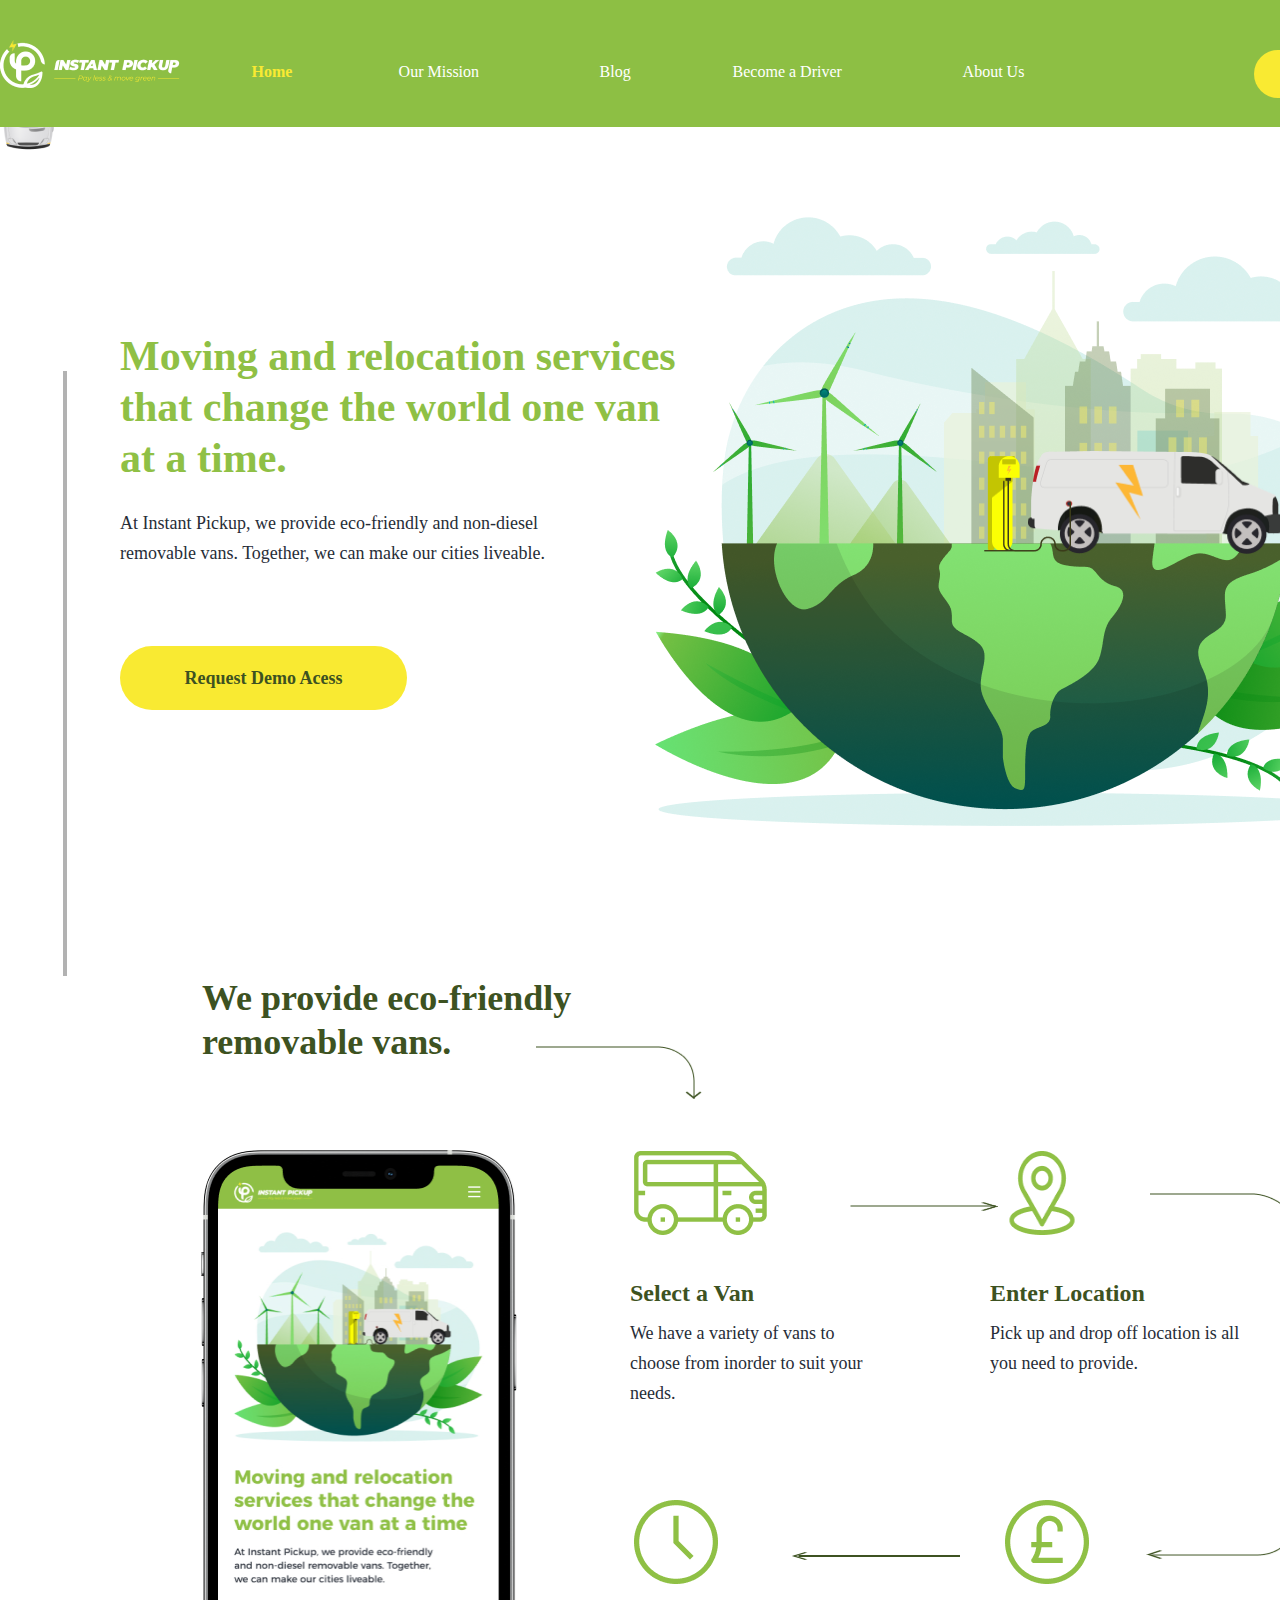
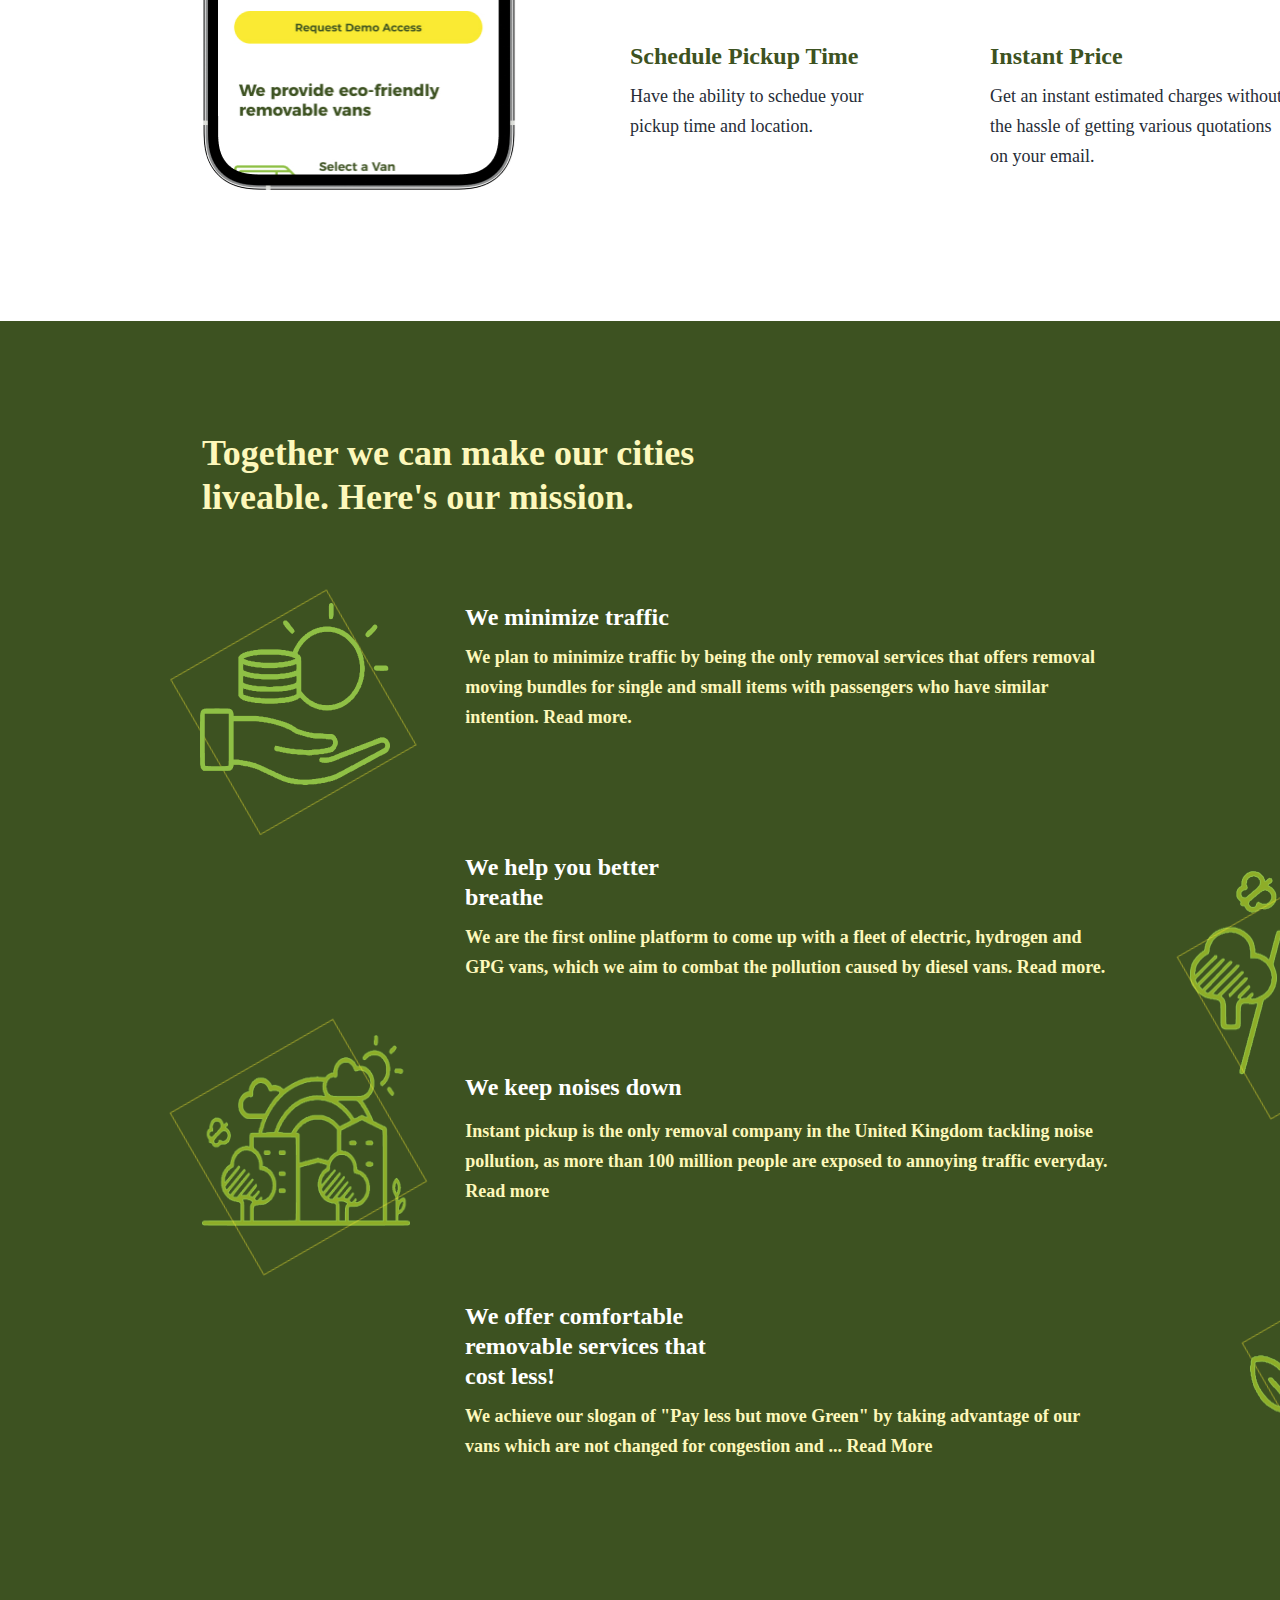
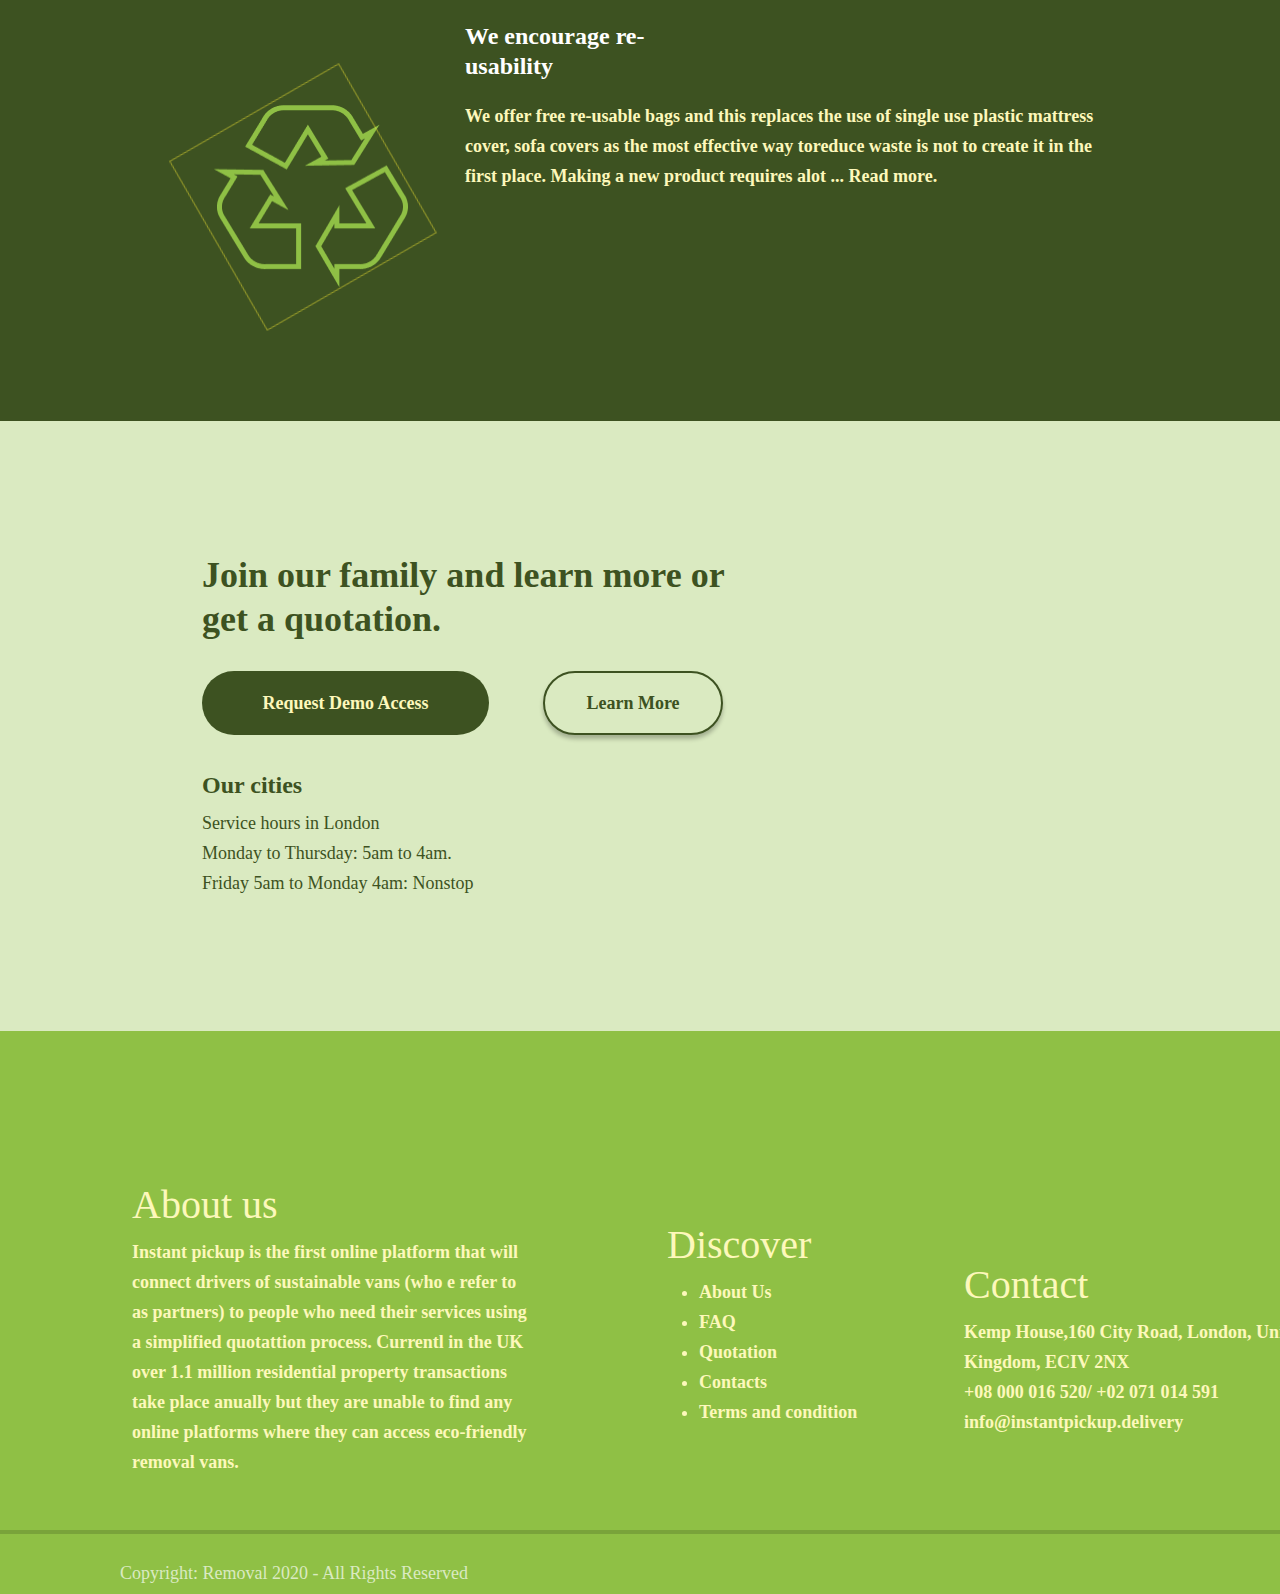
==== commit 2bad9190: "work on modal class" ====
--- a/index.html
+++ b/index.html
@@ -186,8 +186,8 @@
             <h1>
               Join our family and learn more or get a quotation.
             </h1>
-            <button type="button" class="btn demoAccess2 " data-bs-toggle="modal" data-bs-target="#getDemoModal">
-              Request Demo Acess
+            <button type="button" class="btn demoAccess2" data-bs-toggle="modal" data-bs-target="#getDemoModal">
+              Request Demo Access
             </button>
             <button type="button" class="btn learnMore ">
               Learn More
@@ -250,13 +250,13 @@
           <div class="modal fade demoPage" id="getDemoModal" tabindex="-1" aria-labelledby="exampleModalLabel" aria-hidden="true">
             <div class="modal-dialog modal-fullscreen ">
               <div class="modal-content">
-                
-                    <nav class="navbar navbar-expand-xl">
-        
+                <div class="container-fluid">
+                <nav class="navbar navbar-expand-xl">
+                    
                         <a class="navbar-brand" href="#">
                             <img class="logo"src="images/Logo Horizontal PNG White 1.png" alt="">
                         </a>
-                        <butto-n class="navbar-toggler" type="button" data-bs-toggle="collapse" data-bs-target="#navbarSupportedContent" aria-controls="navbarSupportedContent" aria-expanded="false" aria-label="Toggle navigation">
+                        <button class="navbar-toggler" type="button" data-bs-toggle="collapse" data-bs-target="#navbarSupportedContent" aria-controls="navbarSupportedContent" aria-expanded="false" aria-label="Toggle navigation">
                           <span class="navbar-toggler-icon"></span>
                         </button>
                           
@@ -285,35 +285,100 @@
                         <button type="button" class="btn demo" data-bs-toggle="modal" data-bs-target="#getDemoModal">
                             Get Demo
                           </button>
-            
+                        </div>
                       </div>
-                     
-                  </nav>
-                 
-                <!-- </div> -->
-                 <div class="modal-body">
-                 
-                     <div class="row">
-                         <div class="col">
-                             <img class="mailSentBro" src="images/Mail sent-bro.png" alt="">
-
-                         </div>
-                         
-
-                                 </div>
-                             </div>
-                         </div>
-                     
-                 
-                </div>
+                      </nav>
+                    
+
+
+                      <div class="modal-body">
+                        <div class="container-fluid">
+                          <img class="mailSentBro" src="images/Mail sent-bro.png" alt="">
+                          <div class="getDemoForm">
+                            <h1>
+                              Get Demo Access
+                            </h1>
+                            <div class="row">
+                              <div class="col-md-6">
+                            <label class="firstName" for="">First Name</label>
+                            <div class="input-group">
+                              
+                              <input type="text" class="form-control firstNameForm" placeholder="Thomas" aria-label="FirstName">
+                              
+                            </div>
+                          </div>
+                          <div class="col-md-6">
+                            <label for="Last Name" class="lastName">Last Name</label>
+                            <div class="input-group">
+                              <input type="text" class="form-control lastNameForm" placeholder="Rhett" aria-label="LastName">
+                                                          
+                            </div>
+                          </div>
+                          
+                          </div>
+                             <label for="basic-url" class="email">Email</label>
+                            <div class="input-group">
+                              
+                              <input type="text" class="form-control emailForm" id="basic-url" placeholder="thomasrhettforeverafter@gmail.com">
+                            </div>
+                            <div class="row">
+                              <div class="col-md-6">
+                            <label class="phoneNo" for="">Phone No</label>
+                            <div class="input-group">
+                              
+                              <input type="text" class="form-control phoneNoForm" placeholder="(201)555-0123" aria-label="phoneNo">
+                              
+                            </div>
+                          </div>
+                          <div class="col-md-6">
+                            <label for="CompanyName" class="companyName">Company Name</label>
+                            <div class="input-group">
+                              <input type="text" class="form-control companyNameForm" placeholder="Studio Light" aria-label="CompanyName">
+                                                          
+                            </div>
+                          </div>
+                          
+                          </div>
+                          <div class="row">
+                            <div class="col-md-6">
+                          <label class="companyType" for="CompanyType">Company Type</label>
+                          <div class="input-group">
+                            
+                            <input type="text" class="form-control companyTypeForm" placeholder="Music" aria-label="CompanyType">
+                            
+                          </div>
+                        </div>
+                        </div>
+                            <!--
+                            <div class="input-group mb-3">
+                              <span class="input-group-text">$</span>
+                              <input type="text" class="form-control" aria-label="Amount (to the nearest dollar)">
+                              <span class="input-group-text">.00</span>
+                            </div>
+                            
+                            <div class="input-group mb-3">
+                              <input type="text" class="form-control" placeholder="Username" aria-label="Username">
+                              <span class="input-group-text">@</span>
+                              <input type="text" class="form-control" placeholder="Server" aria-label="Server">
+                            </div>
+                            
+                            <div class="input-group">
+                              <span class="input-group-text">With textarea</span>
+                              <textarea class="form-control" aria-label="With textarea"></textarea>
+                            </div>
+                          </div>
+                        </div>
+
+                      </div>
+                    -->
                 <div class="modal-footer">
                   <!-- <button type="button" class="btn btn-secondary" data-bs-dismiss="modal">Close</button>
                   <button type="button" class="btn btn-primary">Save changes</button> -->
-                </div>
+                </div> 
               </div>
             </div>
           </div>
-        </div> -->
+        </div> 
 
       <script src="https://code.jquery.com/jquery-3.6.0.min.js" integrity="sha256-/xUj+3OJU5yExlq6GSYGSHk7tPXikynS7ogEvDej/m4=" crossorigin="anonymous"></script>
     <script src="css/bootstrap-5.1.1-dist/bootstrap-5.1.1-dist/js/bootstrap.min.js"></script>
--- a/css/main.css
+++ b/css/main.css
@@ -1,6 +1,9 @@
+body{
+    font-family: Montserrat;
+}
 
 .navbar{
-    position: relative;
+    position: absolute;
     width: 1500px;
     height: 127px;
     left: 0px;
@@ -90,21 +93,8 @@
     line-height: 30px;
     margin: 0px 40px;
 } 
-.demoPage{
-    position: relative;
-    height: 896px;
-    width: 1500px;
-    border-radius: 0px;
-    background: #ffffff;
-
-}
-.mailSentBro{
-    position: absolute;
-    width: 628px;
-    height: 628px;
-    left: 94px;
-    top: 198px;
-}
+
+
 .intro{
 position: absolute;  
 height: 153px;
@@ -769,4 +759,145 @@
     border-radius: 0px;
     position: absolute;
     border: 2px solid rgba(0, 0, 0, 0.3);
+}
+/* Modal */
+.demoPage{
+    position: relative;
+    height: 3000px;
+    width: 1500px;
+    border-radius: 0px;
+    background: #ffffff;
+
+}
+.mailSentBro{
+    position: absolute;
+    width: 628px;
+    height: 628px;
+    left: 94px;
+    top: 150px;
+}
+.getDemoForm{
+    height: 800px;
+    width: 800px;
+    left: 722px;
+    top: 195px;
+    border-radius: 64px;
+    background: rgba(255, 255, 255, 1);
+    box-shadow: 4px 4px 25px 0px rgba(0, 0, 0, 0.15);
+    position: absolute;
+}
+.getDemoForm h1{
+    height: 34px;
+    width: 254px;
+    left: 33px;
+    top: 30px;
+    font-family: Montserrat;
+    font-size: 28px;
+    font-style: normal;
+    font-weight: 600;
+    line-height: 34px;
+    letter-spacing: 0em;
+    text-align: center;
+    color: rgba(61, 82, 33, 1);
+    position: absolute;
+}
+label{
+    font-family: Montserrat;
+    font-size: 14px;
+    font-style: normal;
+    font-weight: 300;
+    line-height: 17px;
+    letter-spacing: -0.02em;
+    text-align: left;
+    color: #3D5221;
+}
+.firstName{
+    height: 21px;
+    width: 70px;
+    left: 14px;
+    top: 64px;
+    position: absolute;
+}
+.firstNameForm{
+    height: 58px;
+    width: 18px;
+    left: 5px;
+    top: 86px;
+    border-radius: 32px;
+    position: absolute;
+}
+.lastName{
+    height: 21px;
+    width: 70px;
+    top: 64px;
+    position: absolute;
+    left: 430px;
+}
+.lastNameForm{
+    height: 58px;
+    width: 20px;
+    left: 0px;
+    border-radius: 32px;
+    top: 86px;
+    position: absolute;
+}
+.email{
+    top: 180px;
+    left: 5px;
+    height: 21px;
+    width: 70px;
+    position: absolute;
+}
+.emailForm{
+    top:154px;
+    left: 0px;
+    border-radius: 32px;
+    position: absolute;
+    height: 58px;
+    width: 90px;
+}
+.phoneNo{
+    height: 21px;
+    width: 70px;
+    top: 290px;
+    position: absolute;
+    left: 430px;  
+}
+.phoneNoForm{
+    height: 58px;
+    width: 20px;
+    left: 0px;
+    border-radius: 32px;
+    top: 190px;
+    position: absolute;  
+}
+.companyName{
+    height: 21px;
+    width: 150px;
+    top: 290px;
+    position: absolute;
+    left: 14px;
+}
+.companyNameForm{
+    height: 58px;
+    width: 18px;
+    left: 5px;
+    top: 190px;
+    border-radius: 32px;
+    position: absolute;
+}
+.companyType{
+    height: 21px;
+    width: 150px;
+    top: 365px;
+    position: absolute;
+    left: 5px;
+}
+.companyTypeForm{
+    height: 58px;
+    width: 20px;
+    left: 0px;
+    border-radius: 32px;
+    top: 210px;
+    position: absolute;   
 }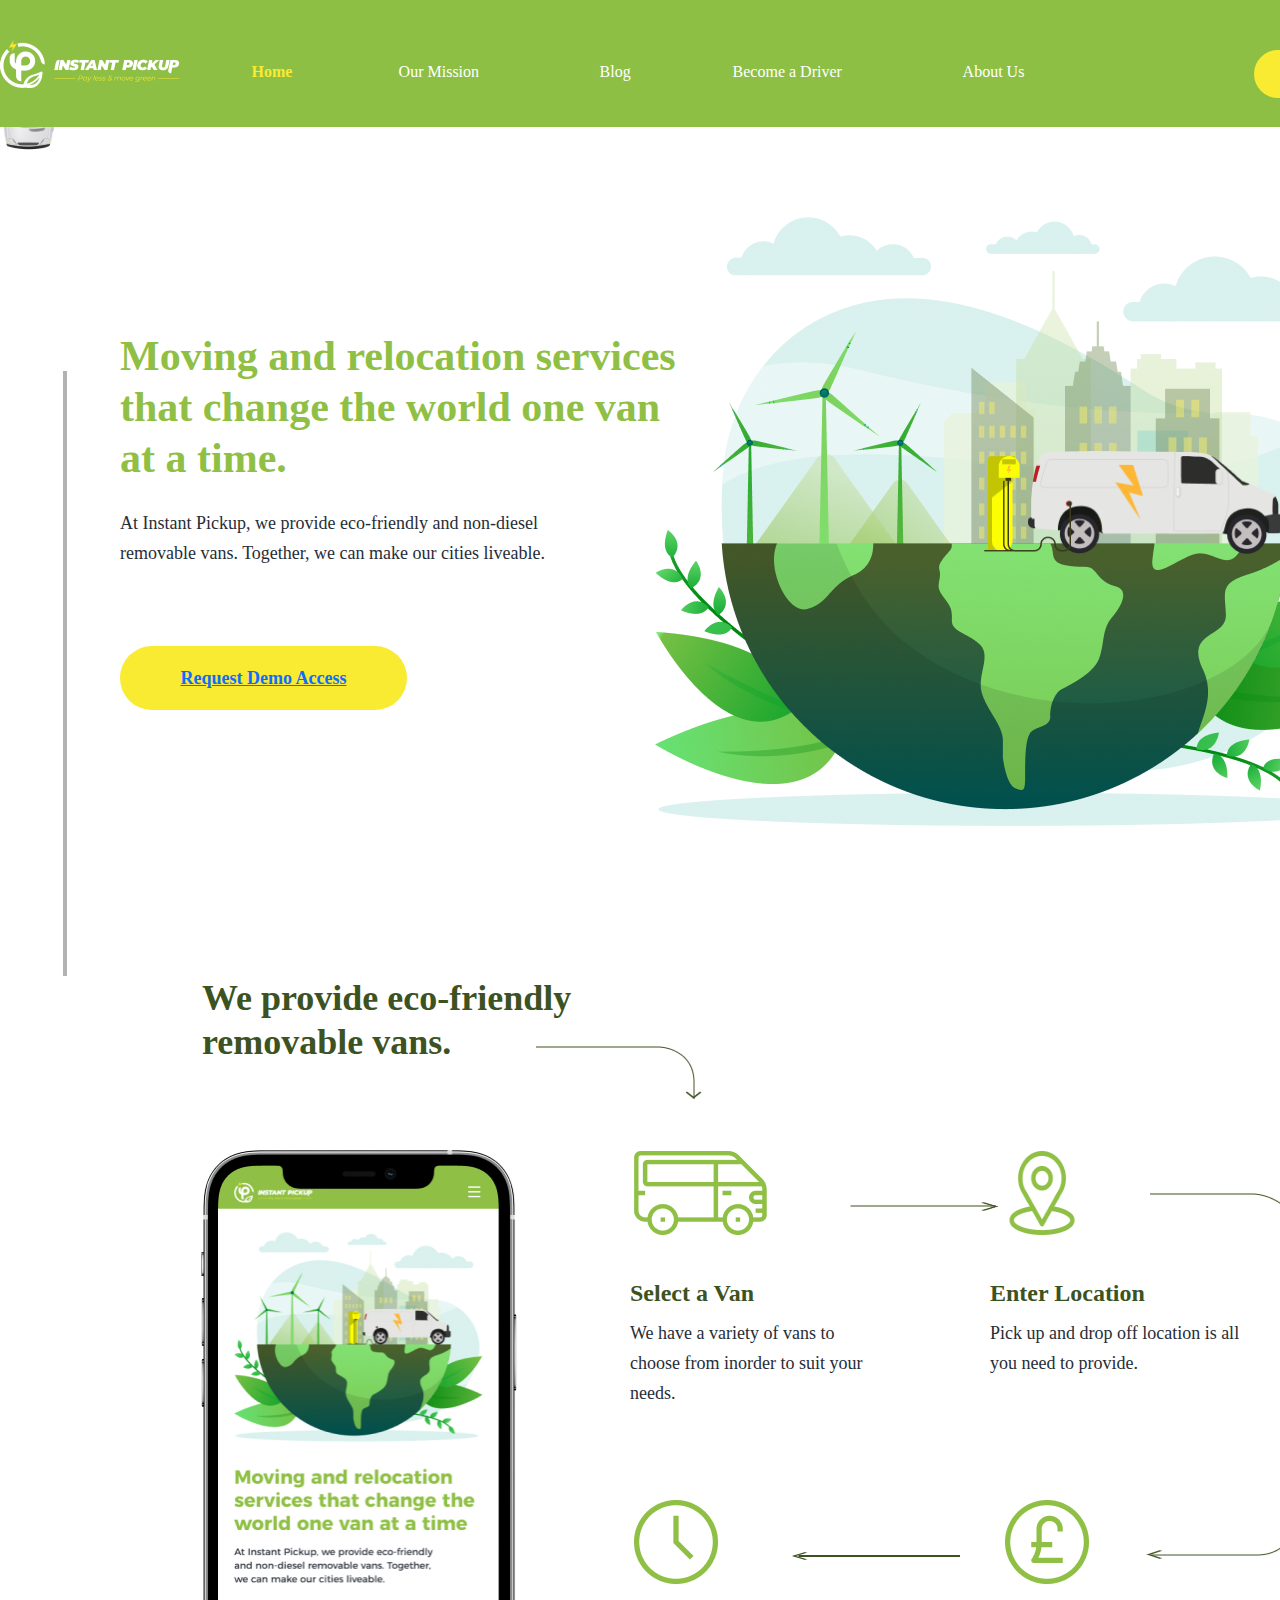
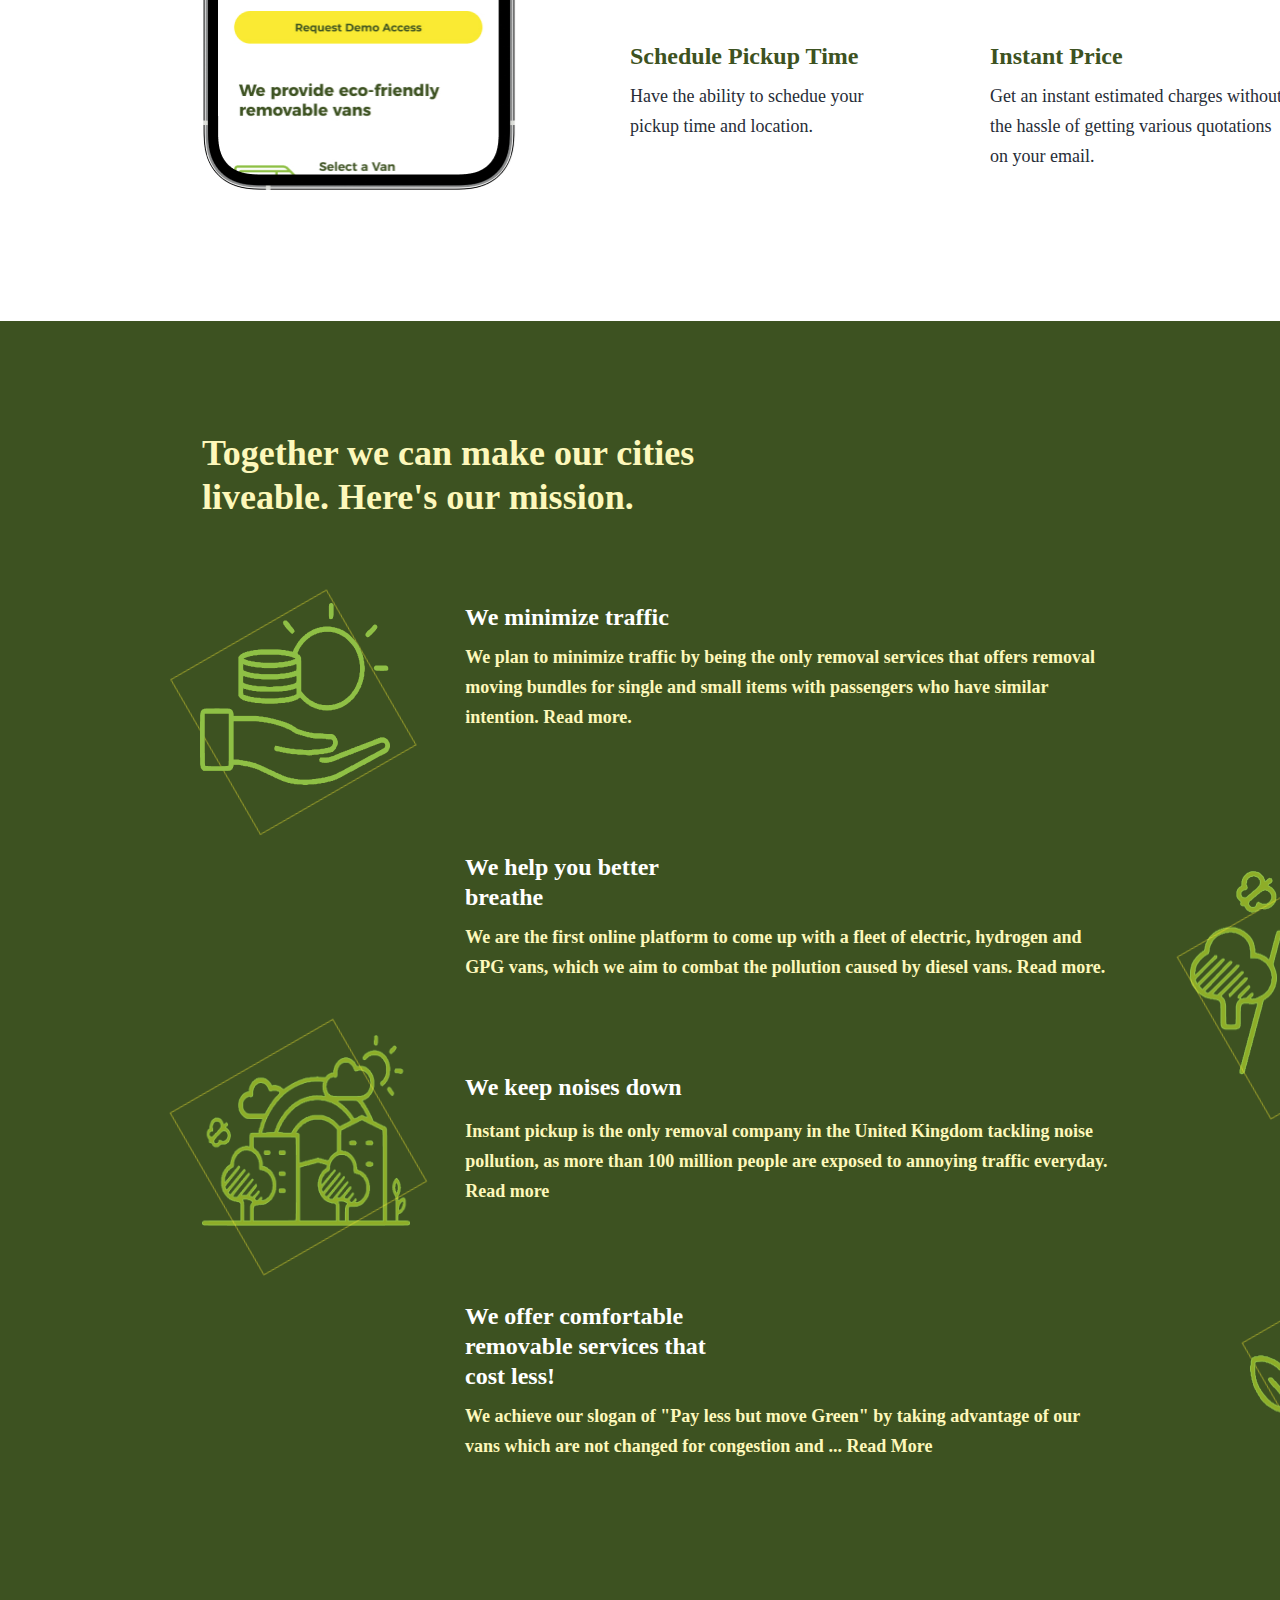
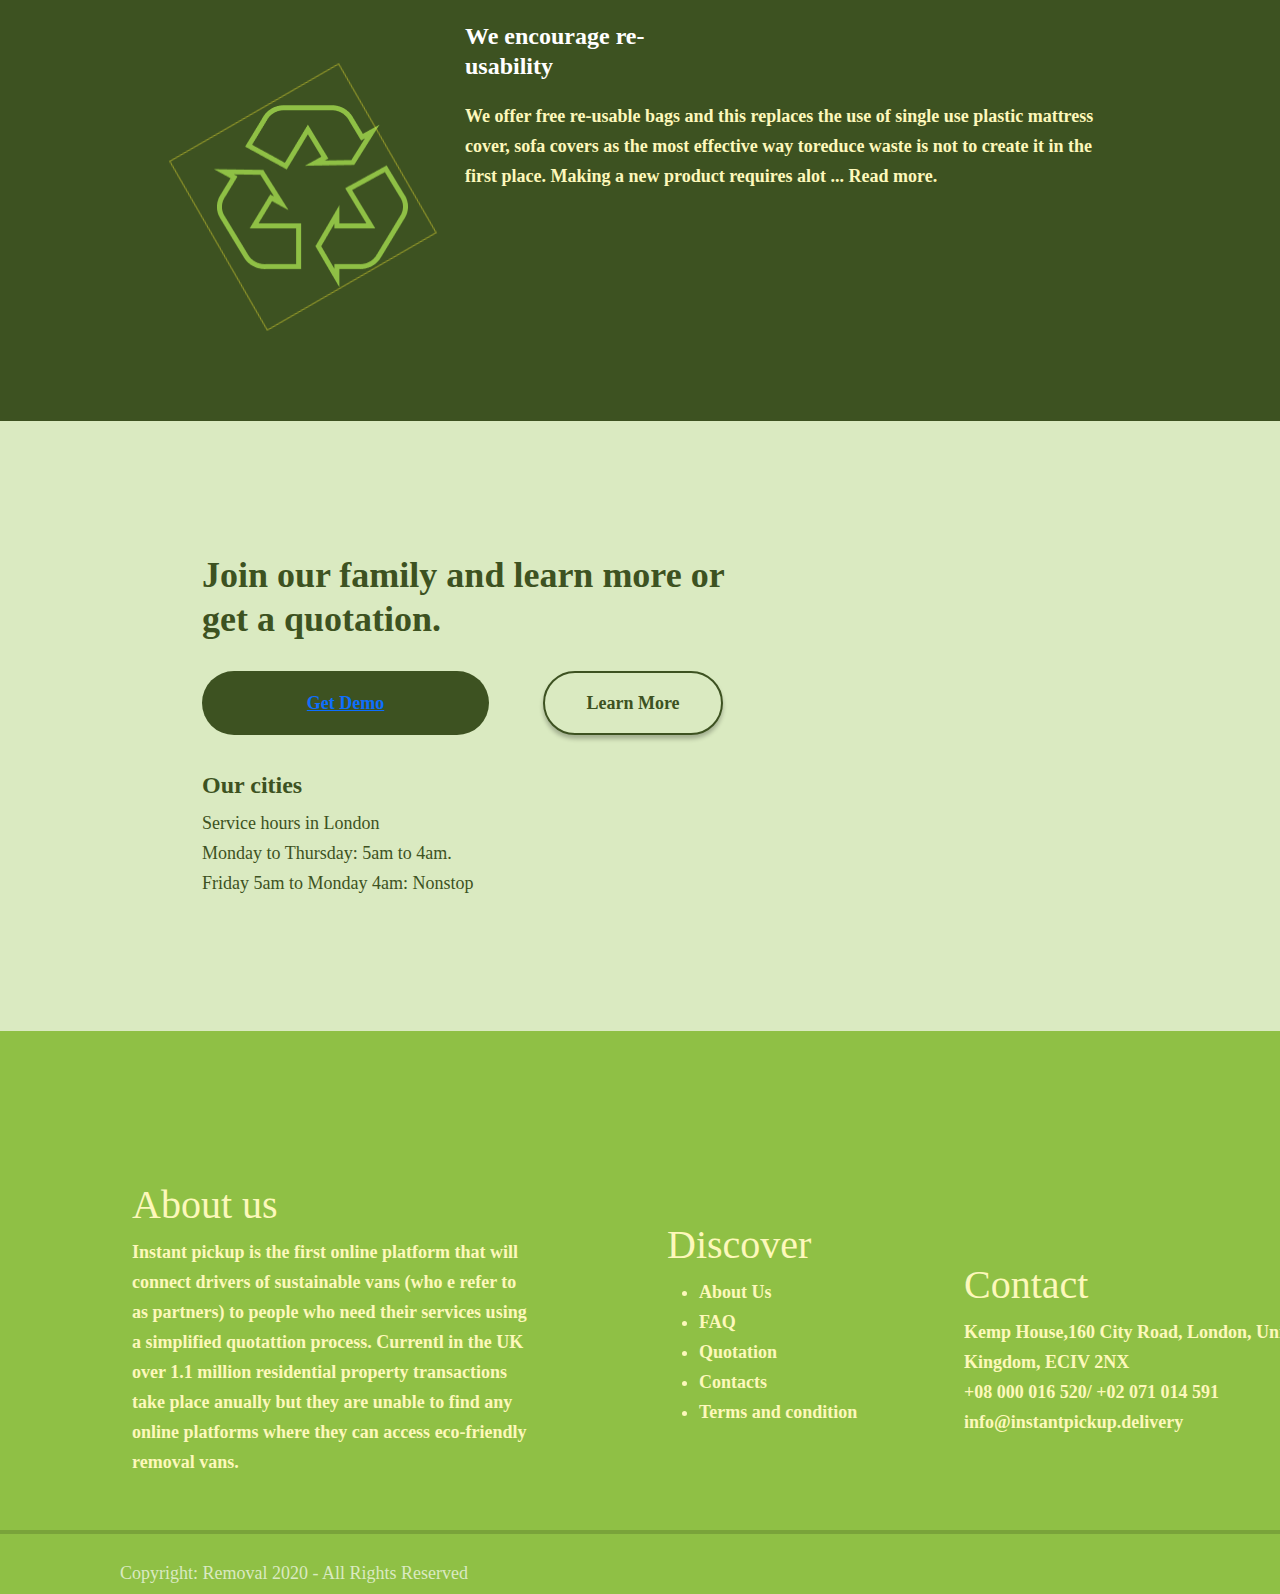
==== commit ac0cf365: "add get demo page" ====
--- a/index.html
+++ b/index.html
@@ -43,10 +43,10 @@
                 <a class="nav-link about" href="#">About Us</a>
               </li>
             </ul>
-            <button type="button" class="btn demo" data-bs-toggle="modal" data-bs-target="#getDemoModal">
-                Get Demo
-              </button>
-
+              <div class="btn demo">
+                  <a href="getDemo.html">Get Demo</a>
+            
+                  </div>
           </div>
           
        
@@ -64,11 +64,11 @@
               <p class="atInstantPickup">
                 At Instant Pickup, we provide eco-friendly and non-diesel removable vans. Together, we can make our cities liveable.
               </p>
-               
-            <button type="button" class="btn demoAccess " data-bs-toggle="modal" data-bs-target="#getDemoModal">
-              Request Demo Acess
-            </button>
-        
+               <div class="btn demoAccess">
+                  <a href="getDemo.html">Request Demo Access</a>
+            
+                  </div>
+           
             
           </div>
           <div>
@@ -186,9 +186,11 @@
             <h1>
               Join our family and learn more or get a quotation.
             </h1>
-            <button type="button" class="btn demoAccess2" data-bs-toggle="modal" data-bs-target="#getDemoModal">
-              Request Demo Access
-            </button>
+              <div class="btn demoAccess2">
+                  <a href="getDemo.html">Get Demo</a>
+            
+                  </div>
+            
             <button type="button" class="btn learnMore ">
               Learn More
             </button>
@@ -246,139 +248,7 @@
 
       
 
-          <!-- MODAL -->
-          <div class="modal fade demoPage" id="getDemoModal" tabindex="-1" aria-labelledby="exampleModalLabel" aria-hidden="true">
-            <div class="modal-dialog modal-fullscreen ">
-              <div class="modal-content">
-                <div class="container-fluid">
-                <nav class="navbar navbar-expand-xl">
-                    
-                        <a class="navbar-brand" href="#">
-                            <img class="logo"src="images/Logo Horizontal PNG White 1.png" alt="">
-                        </a>
-                        <button class="navbar-toggler" type="button" data-bs-toggle="collapse" data-bs-target="#navbarSupportedContent" aria-controls="navbarSupportedContent" aria-expanded="false" aria-label="Toggle navigation">
-                          <span class="navbar-toggler-icon"></span>
-                        </button>
-                          
-            
-                        
-                      <div class="collapse navbar-collapse" id="navbarNav">
-                          
-                        <ul class="navbar-nav">
-                          <li class="nav-item">
-                            <a class="nav-link home"href="#">Home</a>
-                          </li>
-                          <li class="nav-item">
-                            <a class="nav-link ourmission" href="#">Our Mission</a>
-                          </li>
-            
-                          <li class="nav-item">
-                            <a class="nav-link blog" href="#">Blog</a>
-                          </li>
-                          <li class="nav-item">
-                            <a class="nav-link becomedriver" href="#">Become a Driver</a>
-                          </li>
-                          <li class="nav-item">
-                            <a class="nav-link about" href="#">About Us</a>
-                          </li>
-                        </ul>
-                        <button type="button" class="btn demo" data-bs-toggle="modal" data-bs-target="#getDemoModal">
-                            Get Demo
-                          </button>
-                        </div>
-                      </div>
-                      </nav>
-                    
-
-
-                      <div class="modal-body">
-                        <div class="container-fluid">
-                          <img class="mailSentBro" src="images/Mail sent-bro.png" alt="">
-                          <div class="getDemoForm">
-                            <h1>
-                              Get Demo Access
-                            </h1>
-                            <div class="row">
-                              <div class="col-md-6">
-                            <label class="firstName" for="">First Name</label>
-                            <div class="input-group">
-                              
-                              <input type="text" class="form-control firstNameForm" placeholder="Thomas" aria-label="FirstName">
-                              
-                            </div>
-                          </div>
-                          <div class="col-md-6">
-                            <label for="Last Name" class="lastName">Last Name</label>
-                            <div class="input-group">
-                              <input type="text" class="form-control lastNameForm" placeholder="Rhett" aria-label="LastName">
-                                                          
-                            </div>
-                          </div>
-                          
-                          </div>
-                             <label for="basic-url" class="email">Email</label>
-                            <div class="input-group">
-                              
-                              <input type="text" class="form-control emailForm" id="basic-url" placeholder="thomasrhettforeverafter@gmail.com">
-                            </div>
-                            <div class="row">
-                              <div class="col-md-6">
-                            <label class="phoneNo" for="">Phone No</label>
-                            <div class="input-group">
-                              
-                              <input type="text" class="form-control phoneNoForm" placeholder="(201)555-0123" aria-label="phoneNo">
-                              
-                            </div>
-                          </div>
-                          <div class="col-md-6">
-                            <label for="CompanyName" class="companyName">Company Name</label>
-                            <div class="input-group">
-                              <input type="text" class="form-control companyNameForm" placeholder="Studio Light" aria-label="CompanyName">
-                                                          
-                            </div>
-                          </div>
-                          
-                          </div>
-                          <div class="row">
-                            <div class="col-md-6">
-                          <label class="companyType" for="CompanyType">Company Type</label>
-                          <div class="input-group">
-                            
-                            <input type="text" class="form-control companyTypeForm" placeholder="Music" aria-label="CompanyType">
-                            
-                          </div>
-                        </div>
-                        </div>
-                            <!--
-                            <div class="input-group mb-3">
-                              <span class="input-group-text">$</span>
-                              <input type="text" class="form-control" aria-label="Amount (to the nearest dollar)">
-                              <span class="input-group-text">.00</span>
-                            </div>
-                            
-                            <div class="input-group mb-3">
-                              <input type="text" class="form-control" placeholder="Username" aria-label="Username">
-                              <span class="input-group-text">@</span>
-                              <input type="text" class="form-control" placeholder="Server" aria-label="Server">
-                            </div>
-                            
-                            <div class="input-group">
-                              <span class="input-group-text">With textarea</span>
-                              <textarea class="form-control" aria-label="With textarea"></textarea>
-                            </div>
-                          </div>
-                        </div>
-
-                      </div>
-                    -->
-                <div class="modal-footer">
-                  <!-- <button type="button" class="btn btn-secondary" data-bs-dismiss="modal">Close</button>
-                  <button type="button" class="btn btn-primary">Save changes</button> -->
-                </div> 
-              </div>
-            </div>
-          </div>
-        </div> 
+         
 
       <script src="https://code.jquery.com/jquery-3.6.0.min.js" integrity="sha256-/xUj+3OJU5yExlq6GSYGSHk7tPXikynS7ogEvDej/m4=" crossorigin="anonymous"></script>
     <script src="css/bootstrap-5.1.1-dist/bootstrap-5.1.1-dist/js/bootstrap.min.js"></script>
--- a/css/main.css
+++ b/css/main.css
@@ -760,7 +760,7 @@
     position: absolute;
     border: 2px solid rgba(0, 0, 0, 0.3);
 }
-/* Modal */
+/* getDemo */
 .demoPage{
     position: relative;
     height: 3000px;
@@ -777,8 +777,8 @@
     top: 150px;
 }
 .getDemoForm{
-    height: 800px;
-    width: 800px;
+    height: 550px;
+    width: 850px;
     left: 722px;
     top: 195px;
     border-radius: 64px;
@@ -900,4 +900,41 @@
     border-radius: 32px;
     top: 210px;
     position: absolute;   
+}
+.submitRequest{
+    height: 64px;
+    width: 780px;
+    left: 30px;
+    top: 450px;
+    border-radius: 32px;
+    padding: 17px, 38px, 17px, 38px;
+    background: rgba(249, 234, 50, 1);
+    display: flex;
+    flex-direction: row;
+    justify-content: center;
+    align-items: center;
+    padding: 17px 38px;
+    position: absolute;
+    font-family: Montserrat;
+    font-size: 18px;
+    font-style: normal;
+    font-weight: 700;
+    line-height: 30px;
+    letter-spacing: 0em;
+    text-align: center;
+    
+    color: rgba(61, 82, 33, 1);
+
+}
+placeholder{
+    font-family: Montserrat;
+    font-size: 16px;
+    font-style: normal;
+    font-weight: 400;
+    line-height: 22px;
+    letter-spacing: 0em;
+    text-align: left;
+    color: rgba(218, 234, 193, 1);
+    position: absolute;
+
 }